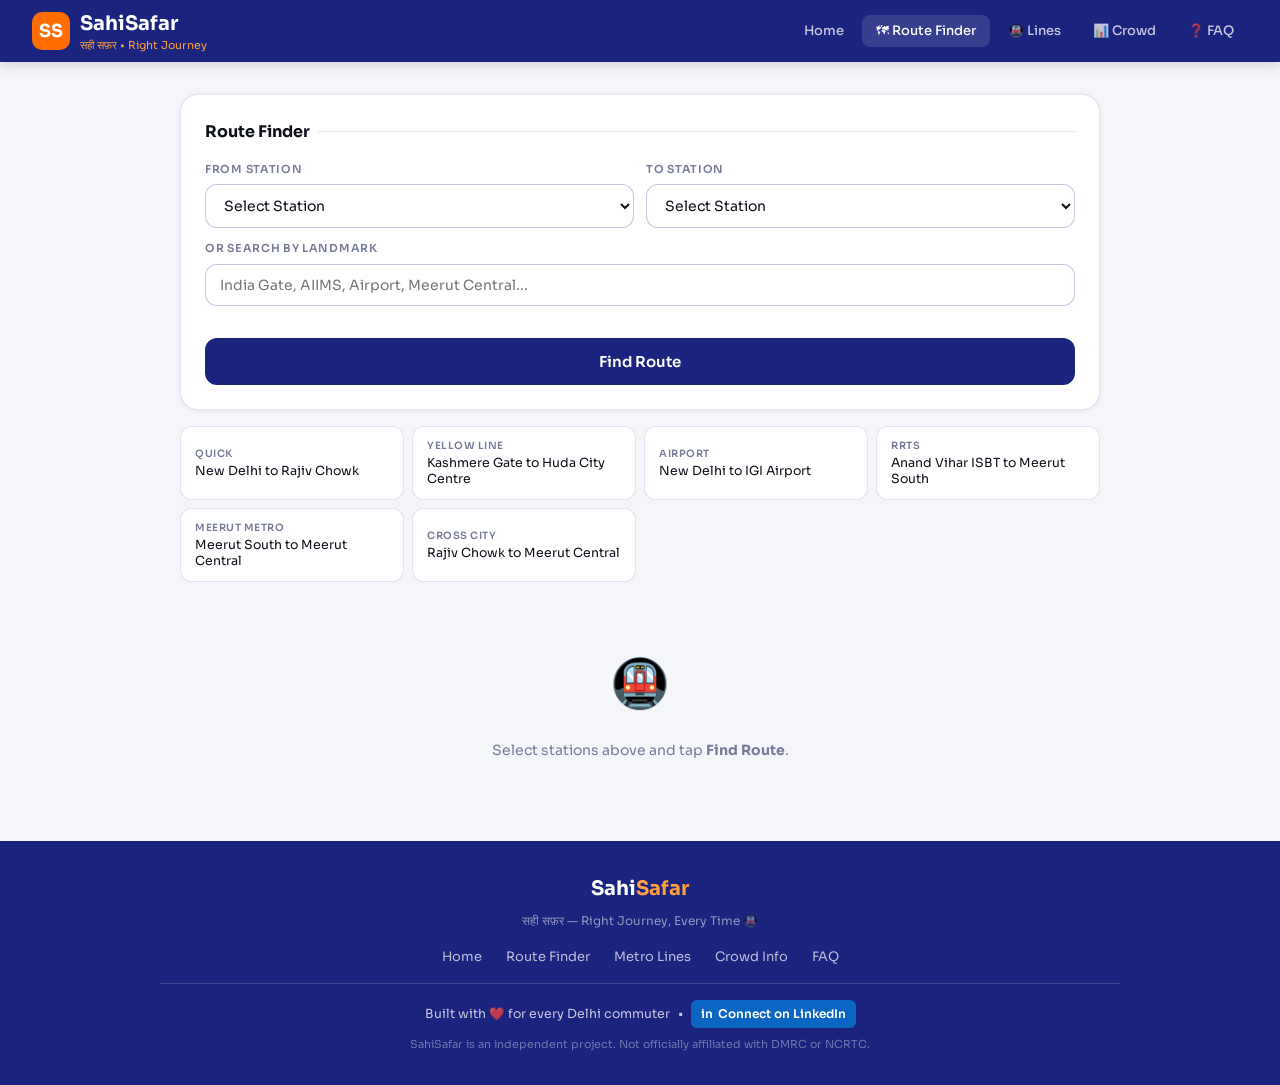
==== pages/route-finder.html @ ea511f19 "Real fare system - Delhi Metro 10-60rs, RRTS 20-210rs, Meerut Metro, Airport Express correct prices" ====
<!DOCTYPE html>
<html lang="en">
<head>
<meta charset="UTF-8"/>
<meta name="viewport" content="width=device-width, initial-scale=1.0"/>
<title>Route Finder — SahiSafar</title>
<link rel="stylesheet" href="../css/style.css"/>
</head>
<body>
<div id="navPlaceholder"></div>
<main>
<div class="container">
  <div class="card fade-in" style="margin-bottom:1rem">
    <div class="page-section-title">Route Finder</div>
    <div class="form-row-2">
      <div class="field">
        <label>From Station</label>
        <select id="fromStation"><option value="">Select Station</option></select>
      </div>
      <div class="field">
        <label>To Station</label>
        <select id="toStation"><option value="">Select Station</option></select>
      </div>
    </div>
    <div class="field" style="margin-bottom:12px">
      <label>Or Search by Landmark</label>
      <input type="text" id="landmarkInput" placeholder="India Gate, AIIMS, Airport, Meerut Central..."/>
      <div id="landmarkHint" style="font-size:12px;color:#1A237E;margin-top:4px;min-height:16px"></div>
    </div>
    <button class="btn btn-primary btn-full" id="findBtn">Find Route</button>
  </div>

  <div class="quick-grid" style="margin-bottom:1rem">
    <button class="quick-btn" id="q1"><span class="q-label">Quick</span>New Delhi to Rajiv Chowk</button>
    <button class="quick-btn" id="q2"><span class="q-label">Yellow Line</span>Kashmere Gate to Huda City Centre</button>
    <button class="quick-btn" id="q3"><span class="q-label">Airport</span>New Delhi to IGI Airport</button>
    <button class="quick-btn" id="q4"><span class="q-label">RRTS</span>Anand Vihar ISBT to Meerut South</button>
    <button class="quick-btn" id="q5"><span class="q-label">Meerut Metro</span>Meerut South to Meerut Central</button>
    <button class="quick-btn" id="q6"><span class="q-label">Cross City</span>Rajiv Chowk to Meerut Central</button>
  </div>

  <div id="resultArea">
    <div class="empty-state">
      <div class="empty-icon">🚇</div>
      <p>Select stations above and tap <strong>Find Route</strong>.</p>
    </div>
  </div>
</div>
</main>
<div id="footerPlaceholder"></div>
<script src="../js/data.js"></script>
<script src="../js/engine.js"></script>
<script src="../js/components.js"></script>
<script>
document.getElementById('navPlaceholder').innerHTML = renderNav('route');
document.getElementById('footerPlaceholder').innerHTML = renderFooter();

// Fill dropdowns
var stationSet = new Set();
for (var lk in LINES) {
  var sts = LINES[lk].stations;
  for (var i = 0; i < sts.length; i++) stationSet.add(sts[i]);
}
var stationList = Array.from(stationSet).sort();
for (var i = 0; i < stationList.length; i++) {
  var s = stationList[i];
  var o1 = document.createElement('option'); o1.value = s; o1.textContent = s;
  document.getElementById('fromStation').appendChild(o1);
  var o2 = document.createElement('option'); o2.value = s; o2.textContent = s;
  document.getElementById('toStation').appendChild(o2);
}

// URL params
var params = new URLSearchParams(window.location.search);
if (params.get('from')) document.getElementById('fromStation').value = params.get('from');
if (params.get('to')) document.getElementById('toStation').value = params.get('to');
if (params.get('from') && params.get('to')) doFind();

// Landmark
document.getElementById('landmarkInput').addEventListener('input', function() {
  var v = this.value;
  var h = document.getElementById('landmarkHint');
  if (!v.trim()) { h.textContent = ''; return; }
  var m = resolveLandmark(v);
  if (m) { h.textContent = 'Nearest station: ' + m; document.getElementById('toStation').value = m; }
  else h.textContent = 'Not found. Try: India Gate, AIIMS, Meerut Central...';
});

// Quick buttons
document.getElementById('q1').onclick = function() { setQ('New Delhi','Rajiv Chowk'); };
document.getElementById('q2').onclick = function() { setQ('Kashmere Gate','Huda City Centre'); };
document.getElementById('q3').onclick = function() { setQ('New Delhi','IGI Airport Terminal 3'); };
document.getElementById('q4').onclick = function() { setQ('Anand Vihar ISBT','Meerut South'); };
document.getElementById('q5').onclick = function() { setQ('Meerut South','Meerut Central'); };
document.getElementById('q6').onclick = function() { setQ('Rajiv Chowk','Meerut Central'); };

function setQ(f, t) {
  document.getElementById('fromStation').value = f;
  document.getElementById('toStation').value = t;
  doFind();
}

document.getElementById('findBtn').onclick = function() { doFind(); };

function doFind() {
  var from = document.getElementById('fromStation').value;
  var to = document.getElementById('toStation').value;
  var area = document.getElementById('resultArea');
  if (!from || !to) { area.innerHTML = '<div class="error-card">Please select both stations.</div>'; return; }
  if (from === to) { area.innerHTML = '<div class="error-card">From and To cannot be the same.</div>'; return; }
  area.innerHTML = '<div class="loading"><span class="spinner"></span>Finding your SahiSafar...</div>';

  setTimeout(function() {
    var graph = buildGraph();
    var result = dijkstra(graph, from, to);
    if (!result) {
      area.innerHTML = '<div class="error-card">No route found between these stations. They may not be connected in the current network.</div>';
      return;
    }

    var path = result.path;
    var segments = buildSegments(path);
    if (!segments || segments.length === 0) {
      area.innerHTML = '<div class="error-card">Route found but could not build journey. Please try again.</div>';
      return;
    }

    var stops = path.length - 1;
    var interchanges = segments.length - 1;
    var mins = Math.round(stops * 2.5 + interchanges * 5);
    var mainLine = segments[0].line;
    var fareObj = calculateFare(stops, mainLine);
    var crowd = getCrowdLevel();
    var crowdLevel = CROWD_SCHEDULE[crowd.isWeekend ? 'weekend' : 'weekday'][crowd.hour];

    var html = '<div class="card fade-in" style="margin-bottom:1rem">';
    html += '<div style="display:flex;justify-content:space-between;align-items:flex-start;flex-wrap:wrap;gap:10px;margin-bottom:1rem">';
    html += '<div><div style="font-size:17px;font-weight:700">' + from + ' → ' + to + '</div>';
    html += '<div style="font-size:12px;color:#767B99;margin-top:2px">' + LINES[segments[0].line].name + (segments.length > 1 ? ' + ' + interchanges + ' interchange(s)' : '') + '</div></div>';
    html += '<div style="display:flex;gap:6px;flex-wrap:wrap">';
    html += '<span class="chip chip-info">🚉 ' + stops + ' stops</span>';
    html += '<span class="chip chip-success">⏱ ~' + mins + ' min</span>';
    html += '<span class="chip chip-warning">💰 ₹' + fareObj.fare + '</span>';
    html += '<span class="chip" style="background:' + CROWD_COLORS[crowdLevel] + '20;color:' + CROWD_COLORS[crowdLevel] + '">' + CROWD_EMOJIS[crowdLevel] + ' ' + CROWD_LABELS[crowdLevel] + '</span>';
    html += '</div></div>';
    html += '<div style="overflow-x:auto;padding:1rem 0"><div style="display:flex;align-items:flex-start;min-width:max-content" id="track"></div></div>';
    html += '<div id="segList" style="margin-top:1rem"></div>';
    html += '</div>';

    // AI Tips
    var tips = generateAITips(segments, path, from, to);
    html += '<div class="card fade-in">';
    html += '<div style="display:flex;align-items:center;gap:10px;margin-bottom:1rem">';
    html += '<span style="background:#1A237E;color:#fff;border-radius:8px;padding:4px 10px;font-size:11px;font-weight:700">AI TIPS</span>';
    html += '<span style="font-size:14px;font-weight:600">Smart Travel Advice</span></div>';
    html += '<div style="display:flex;flex-direction:column;gap:8px">';
    for (var i = 0; i < tips.length; i++) {
      html += '<div class="tip-card ' + tips[i].color + '"><span style="font-size:16px;flex-shrink:0">' + tips[i].icon + '</span><div>' + tips[i].text + '</div></div>';
    }
    html += '</div></div>';

    area.innerHTML = html;

    // Build visual track
    var track = document.getElementById('track');
    for (var si = 0; si < segments.length; si++) {
      var seg = segments[si];
      var ld = LINES[seg.line];
      for (var i = 0; i < seg.stations.length; i++) {
        var st = seg.stations[i];
        var isEnd = (si === 0 && i === 0) || (si === segments.length-1 && i === seg.stations.length-1);
        var isChange = (i === seg.stations.length-1) && (si < segments.length-1);
        var d = document.createElement('div');
        d.style.cssText = 'display:flex;flex-direction:column;align-items:center;gap:5px';
        d.innerHTML = '<div style="width:' + (isEnd?20:14) + 'px;height:' + (isEnd?20:14) + 'px;border-radius:50%;border:3px solid white;box-shadow:0 0 0 2.5px ' + ld.color + ';background:' + (isEnd?ld.color:'#fff') + '"></div>'
          + '<div style="font-size:11px;max-width:72px;text-align:center;line-height:1.35;font-weight:' + ((i===0||i===seg.stations.length-1)?'600':'400') + ';color:' + ((i===0||i===seg.stations.length-1)?'#0D0F1A':'#767B99') + '">' + st
          + (isChange ? '<div style="background:#FFF3E0;color:#E65100;border:1px solid #FFCC80;border-radius:4px;font-size:9px;padding:1px 5px;margin-top:2px">Change here</div>' : '')
          + '</div>';
        track.appendChild(d);
        if (i < seg.stations.length-1) {
          var b = document.createElement('div');
          b.style.cssText = 'height:5px;width:44px;border-radius:3px;background:' + ld.color + ';flex-shrink:0;margin-top:7px';
          track.appendChild(b);
        }
      }
      if (si < segments.length-1) {
        var dash = document.createElement('div');
        dash.style.cssText = 'width:44px;border-top:3px dashed #ccc;flex-shrink:0;margin-top:10px';
        track.appendChild(dash);
      }
    }

    // Segment list
    var segList = document.getElementById('segList');
    for (var si = 0; si < segments.length; si++) {
      var seg = segments[si];
      var ld = LINES[seg.line];
      var segFare = calculateFare(seg.stations.length-1, seg.line);
      var row = document.createElement('div');
      row.style.cssText = 'display:flex;align-items:center;gap:12px;padding:12px 0;border-bottom:1px solid rgba(26,35,126,0.12)';
      row.innerHTML = '<div style="width:16px;height:16px;border-radius:50%;background:' + ld.color + ';flex-shrink:0"></div>'
        + '<div style="flex:1"><strong style="font-size:14px">' + ld.name + '</strong>'
        + '<div style="font-size:12.5px;color:#767B99">Board at <em>' + seg.stations[0] + '</em> → Alight at <em>' + seg.stations[seg.stations.length-1] + '</em></div>'
        + '<div style="font-size:11px;color:#1A237E;margin-top:2px">Fare: ~₹' + segFare.fare + ' (' + segFare.note + ')</div></div>'
        + '<div style="font-size:12px;font-weight:600;color:#1A237E;background:#ECEEF6;border-radius:6px;padding:3px 8px">' + (seg.stations.length-1) + ' stops</div>';
      segList.appendChild(row);
    }
  }, 500);
}
</script>
</body>
</html>
---- css/style.css ----
@import url('https://fonts.googleapis.com/css2?family=Sora:wght@400;500;600;700&display=swap');
*,*::before,*::after{box-sizing:border-box;margin:0;padding:0}
:root{
  --brand:#1A237E;--brand-mid:#283593;--brand-light:#3949AB;
  --accent:#FF6D00;--accent-light:#FF9E40;
  --surface:#FFFFFF;--surface-2:#F5F6FA;--surface-3:#ECEEF6;
  --text-1:#0D0F1A;--text-2:#3D4060;--text-3:#767B99;
  --border:rgba(26,35,126,0.12);--border-strong:rgba(26,35,126,0.25);
  --success:#1B5E20;--success-bg:#E8F5E9;
  --info:#0D47A1;--info-bg:#E3F2FD;
  --warning:#E65100;--warning-bg:#FFF3E0;
  --danger:#B71C1C;--danger-bg:#FFEBEE;
  --radius-sm:8px;--radius-md:12px;--radius-lg:18px;--radius-xl:24px;
  --shadow-sm:0 1px 4px rgba(26,35,126,0.08);
  --shadow-md:0 4px 20px rgba(26,35,126,0.10);
  --font:'Sora',sans-serif;
}
html{scroll-behavior:smooth}
body{font-family:var(--font);background:var(--surface-2);color:var(--text-1);line-height:1.6;min-height:100vh;display:flex;flex-direction:column}
.nav{background:var(--brand);padding:0 2rem;display:flex;align-items:center;justify-content:space-between;height:62px;position:sticky;top:0;z-index:100;box-shadow:0 2px 12px rgba(0,0,0,0.18)}
.nav-brand{display:flex;align-items:center;gap:10px;text-decoration:none;color:#fff}
.nav-logo{width:38px;height:38px;background:var(--accent);border-radius:10px;display:flex;align-items:center;justify-content:center;font-size:18px;font-weight:700;color:#fff}
.nav-title{font-size:20px;font-weight:700}
.nav-title span{color:var(--accent-light);font-size:11px;display:block;font-weight:400;margin-top:-3px}
.nav-links{display:flex;gap:4px}
.nav-links a{color:rgba(255,255,255,0.75);text-decoration:none;padding:6px 14px;border-radius:var(--radius-sm);font-size:13px;font-weight:500;transition:background .15s,color .15s}
.nav-links a:hover,.nav-links a.active{background:rgba(255,255,255,0.12);color:#fff}
.nav-hamburger{display:none;background:none;border:none;cursor:pointer;color:#fff;font-size:22px}
main{flex:1}
.container{max-width:960px;margin:0 auto;padding:2rem 1.25rem}
.card{background:var(--surface);border-radius:var(--radius-lg);border:1px solid var(--border);box-shadow:var(--shadow-sm);padding:1.5rem}
.btn{display:inline-flex;align-items:center;gap:6px;padding:11px 22px;border:none;border-radius:var(--radius-md);font-family:var(--font);font-size:14px;font-weight:600;cursor:pointer;transition:all .18s;text-decoration:none}
.btn-primary{background:var(--brand);color:#fff}
.btn-primary:hover{background:var(--brand-light);box-shadow:var(--shadow-md);transform:translateY(-1px)}
.btn-full{width:100%;justify-content:center;padding:14px;font-size:15px}
.field{margin-bottom:0}
.field label{display:block;font-size:11px;font-weight:600;color:var(--text-3);text-transform:uppercase;letter-spacing:.7px;margin-bottom:6px}
.field select,.field input{width:100%;padding:11px 14px;border:1.5px solid var(--border-strong);border-radius:var(--radius-md);font-family:var(--font);font-size:14px;color:var(--text-1);background:var(--surface);transition:border-color .15s}
.field select:focus,.field input:focus{outline:none;border-color:var(--brand-light);box-shadow:0 0 0 3px rgba(57,73,171,0.12)}
.chip{display:inline-flex;align-items:center;gap:5px;padding:5px 12px;border-radius:99px;font-size:12px;font-weight:600;background:var(--surface-3);color:var(--text-2)}
.chip-success{background:var(--success-bg);color:var(--success)}
.chip-info{background:var(--info-bg);color:var(--info)}
.chip-warning{background:var(--warning-bg);color:var(--warning)}
.chip-danger{background:var(--danger-bg);color:var(--danger)}
.tip-card{border-radius:var(--radius-md);padding:.75rem 1rem;display:flex;align-items:flex-start;gap:10px;font-size:13.5px;line-height:1.55;color:var(--text-2);border:1px solid transparent;margin-bottom:0}
.tip-card.success{background:var(--success-bg);border-color:#A5D6A7}
.tip-card.info{background:var(--info-bg);border-color:#90CAF9}
.tip-card.warning{background:var(--warning-bg);border-color:#FFCC80}
.tip-card.danger{background:var(--danger-bg);border-color:#EF9A9A}
.tip-icon{font-size:16px;margin-top:1px;flex-shrink:0}
.tip-card strong{color:var(--text-1)}
.hero{background:linear-gradient(135deg,var(--brand) 0%,var(--brand-light) 100%);color:#fff;padding:3.5rem 1.25rem 2.5rem;text-align:center;position:relative;overflow:hidden}
.hero::before{content:'';position:absolute;inset:0;background:repeating-linear-gradient(45deg,transparent,transparent 40px,rgba(255,255,255,0.025) 40px,rgba(255,255,255,0.025) 80px)}
.hero-tag{font-size:11px;font-weight:600;letter-spacing:1.5px;text-transform:uppercase;color:var(--accent-light);margin-bottom:.75rem}
.hero h1{font-size:clamp(28px,5vw,44px);font-weight:700;line-height:1.2;margin-bottom:.75rem}
.hero h1 span{color:var(--accent-light)}
.hero p{font-size:15px;opacity:.85;max-width:560px;margin:0 auto 1.5rem}
.hero-badges{display:flex;gap:8px;justify-content:center;flex-wrap:wrap}
.hero-badge{background:rgba(255,255,255,0.15);border-radius:99px;padding:5px 14px;font-size:12px;font-weight:500}
.stats-hero{display:grid;grid-template-columns:repeat(3,1fr);gap:12px;max-width:500px;margin:0 auto 2rem}
.stat-hero-box{background:rgba(255,255,255,0.15);border-radius:var(--radius-md);padding:.85rem;text-align:center}
.stat-hero-val{font-size:26px;font-weight:700;color:#fff;display:block}
.stat-hero-lbl{font-size:11px;color:rgba(255,255,255,0.75)}
.quick-grid{display:grid;grid-template-columns:repeat(auto-fit,minmax(200px,1fr));gap:8px}
.quick-btn{background:var(--surface);border:1px solid var(--border);border-radius:var(--radius-md);padding:12px 14px;font-family:var(--font);font-size:12.5px;color:var(--text-1);cursor:pointer;text-align:left;transition:all .15s}
.quick-btn:hover{background:var(--surface-3);border-color:var(--brand-light);transform:translateY(-1px);box-shadow:var(--shadow-sm)}
.quick-btn .q-label{font-size:10px;color:var(--text-3);font-weight:600;letter-spacing:.5px;text-transform:uppercase;margin-bottom:3px;display:block}
.features-grid{display:grid;grid-template-columns:repeat(auto-fit,minmax(200px,1fr));gap:14px}
.feature-card{background:var(--surface);border:1px solid var(--border);border-radius:var(--radius-lg);padding:1.25rem;transition:box-shadow .2s,transform .2s}
.feature-card:hover{box-shadow:var(--shadow-md);transform:translateY(-2px)}
.feature-icon{font-size:28px;margin-bottom:.6rem}
.feature-card h3{font-size:14px;font-weight:700;color:var(--text-1);margin-bottom:.3rem}
.feature-card p{font-size:12.5px;color:var(--text-3);line-height:1.5}
.page-section{margin-bottom:2rem}
.page-section-title{font-size:16px;font-weight:700;color:var(--text-1);margin-bottom:1rem;display:flex;align-items:center;gap:8px}
.page-section-title::after{content:'';flex:1;height:1px;background:var(--border)}
.empty-state{text-align:center;padding:3rem 1rem;color:var(--text-3)}
.empty-icon{font-size:48px;margin-bottom:1rem}
.empty-state p{font-size:14px}
.error-card{background:var(--danger-bg);border:1px solid #EF9A9A;border-radius:var(--radius-md);padding:1rem 1.25rem;color:var(--danger);font-size:14px}
.loading{text-align:center;padding:2rem;color:var(--text-3);font-size:14px}
.spinner{display:inline-block;width:22px;height:22px;border:3px solid var(--border-strong);border-top-color:var(--brand);border-radius:50%;animation:spin .7s linear infinite;vertical-align:middle;margin-right:8px}
@keyframes spin{to{transform:rotate(360deg)}}
.form-row-2{display:grid;grid-template-columns:1fr 1fr;gap:12px;margin-bottom:12px}
.faq-item{border-bottom:1px solid var(--border)}
.faq-item:last-child{border-bottom:none}
.faq-q{width:100%;background:none;border:none;font-family:var(--font);font-size:14px;font-weight:600;color:var(--text-1);text-align:left;padding:14px 0;cursor:pointer;display:flex;justify-content:space-between;align-items:center;gap:8px}
.faq-q .arrow{font-size:16px;color:var(--text-3);transition:transform .2s}
.faq-q.open .arrow{transform:rotate(180deg)}
.faq-a{font-size:13.5px;color:var(--text-2);padding-bottom:14px;display:none;line-height:1.6}
.faq-a.open{display:block}
footer{background:var(--brand);color:rgba(255,255,255,0.75);padding:2rem 1.25rem;text-align:center;font-size:13px;margin-top:auto}
footer .footer-inner{max-width:960px;margin:0 auto}
footer .footer-logo{font-size:20px;font-weight:700;color:#fff;margin-bottom:.4rem}
footer .footer-logo span{color:var(--accent-light)}
footer .footer-tagline{margin-bottom:1rem;font-size:12px;opacity:.7}
footer .footer-links{display:flex;justify-content:center;gap:1.5rem;flex-wrap:wrap;margin-bottom:1rem}
footer .footer-links a{color:rgba(255,255,255,0.7);text-decoration:none;font-size:13px;transition:color .15s}
footer .footer-links a:hover{color:#fff}
footer .footer-divider{border:none;border-top:1px solid rgba(255,255,255,0.15);margin:1rem 0}
footer .footer-credit{display:flex;align-items:center;justify-content:center;gap:8px;flex-wrap:wrap;font-size:12.5px}
footer .linkedin-link{display:inline-flex;align-items:center;gap:5px;background:#0A66C2;color:#fff;border-radius:6px;padding:4px 10px;font-size:12px;font-weight:600;text-decoration:none;transition:background .15s}
footer .linkedin-link:hover{background:#004182}
footer .footer-disclaimer{font-size:11px;opacity:.5;margin-top:.5rem}
.fade-in{animation:fadeIn .35s ease both}
@keyframes fadeIn{from{opacity:0;transform:translateY(8px)}to{opacity:1;transform:none}}
@media(max-width:600px){
  .nav-links{display:none}
  .nav-hamburger{display:block}
  .nav-links.open{display:flex;flex-direction:column;position:absolute;top:62px;left:0;right:0;background:var(--brand-mid);padding:1rem;gap:4px;box-shadow:0 6px 20px rgba(0,0,0,0.2);z-index:99}
  .form-row-2{grid-template-columns:1fr}
}
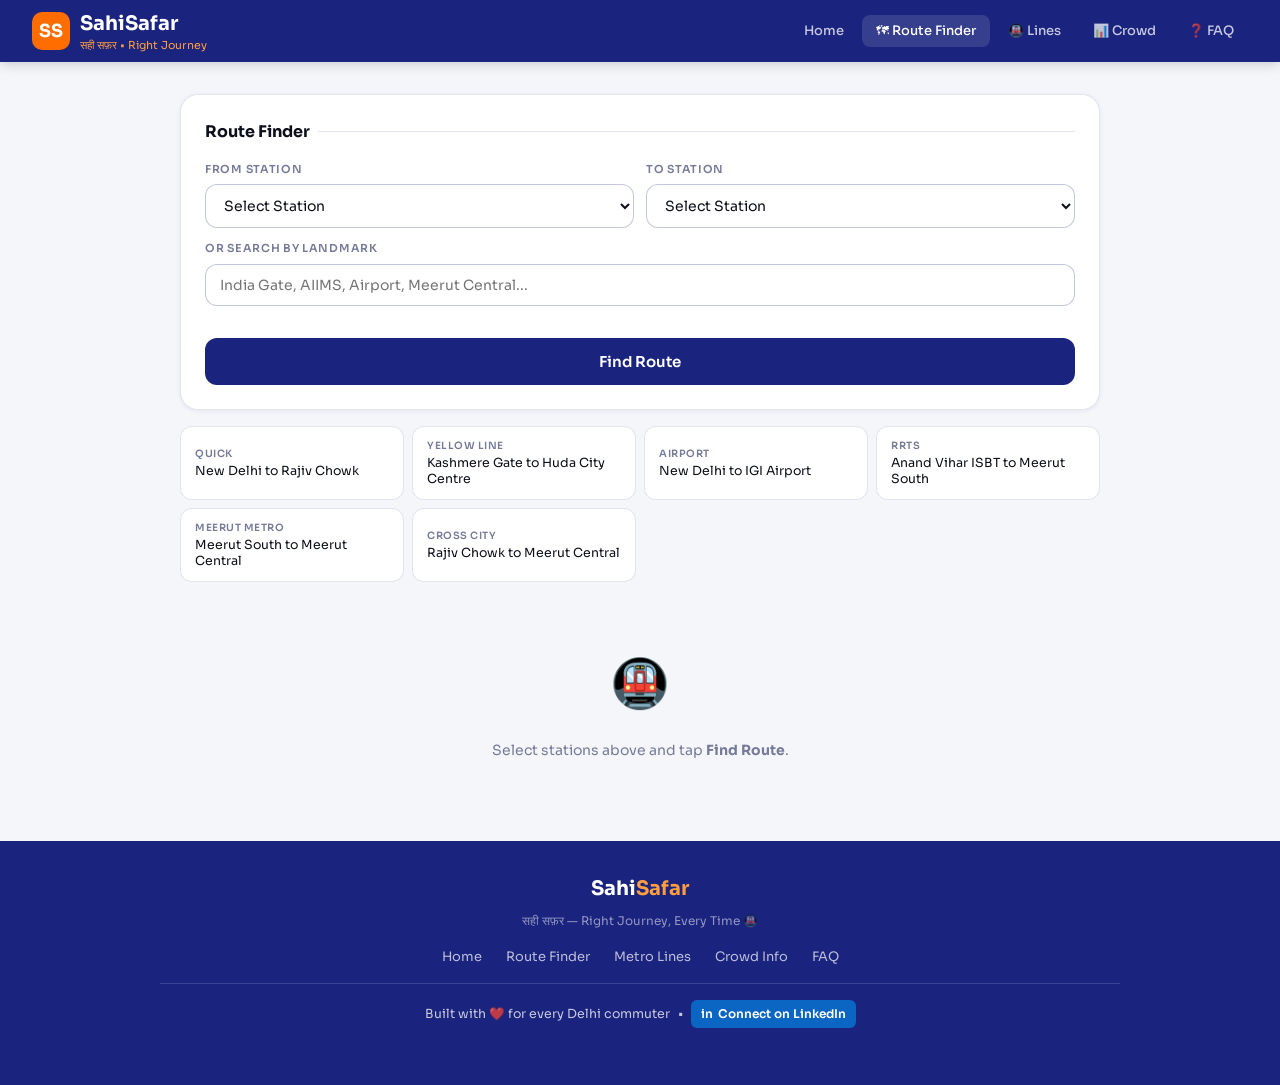
==== commit 2f5b6b8c: "Added debug logs to find fare issue" ====
--- a/pages/route-finder.html
+++ b/pages/route-finder.html
@@ -109,7 +109,7 @@
   if (!from || !to) { area.innerHTML = '<div class="error-card">Please select both stations.</div>'; return; }
   if (from === to) { area.innerHTML = '<div class="error-card">From and To cannot be the same.</div>'; return; }
   area.innerHTML = '<div class="loading"><span class="spinner"></span>Finding your SahiSafar...</div>';
-
+console.log('FROM:', from, 'TO:', to);
   setTimeout(function() {
     var graph = buildGraph();
     var result = dijkstra(graph, from, to);
@@ -120,6 +120,12 @@
 
     var path = result.path;
     var segments = buildSegments(path);
+console.log('PATH LENGTH:', path.length);
+console.log('PATH:', path.join(' > '));
+console.log('SEGMENTS:', segments.length);
+for (var d = 0; d < segments.length; d++) {
+  console.log('SEG', d, ':', segments[d].line, '|', segments[d].stations.length, 'stations |', segments[d].stations[0], 'to', segments[d].stations[segments[d].stations.length-1]);
+}
     if (!segments || segments.length === 0) {
       area.innerHTML = '<div class="error-card">Route found but could not build journey. Please try again.</div>';
       return;
@@ -128,8 +134,17 @@
     var stops = path.length - 1;
     var interchanges = segments.length - 1;
     var mins = Math.round(stops * 2.5 + interchanges * 5);
-    var mainLine = segments[0].line;
-    var fareObj = calculateFare(stops, mainLine);
+    // Calculate TOTAL fare = sum of all segment fares
+var totalFare = 0;
+var fareBreakdown = [];
+for (var fi = 0; fi < segments.length; fi++) {
+  var seg = segments[fi];
+  var segStops = seg.stations.length - 1;
+  var segFareObj = calculateFare(segStops, seg.line);
+  totalFare += segFareObj.fare;
+  fareBreakdown.push(LINES[seg.line].shortName + ' ₹' + segFareObj.fare);
+}
+var fareObj = { fare: totalFare, note: fareBreakdown.join(' + ') };
     var crowd = getCrowdLevel();
     var crowdLevel = CROWD_SCHEDULE[crowd.isWeekend ? 'weekend' : 'weekday'][crowd.hour];
 
@@ -140,7 +155,7 @@
     html += '<div style="display:flex;gap:6px;flex-wrap:wrap">';
     html += '<span class="chip chip-info">🚉 ' + stops + ' stops</span>';
     html += '<span class="chip chip-success">⏱ ~' + mins + ' min</span>';
-    html += '<span class="chip chip-warning">💰 ₹' + fareObj.fare + '</span>';
+    html += '<span class="chip chip-warning">💰 Total ₹' + fareObj.fare + '</span>';
     html += '<span class="chip" style="background:' + CROWD_COLORS[crowdLevel] + '20;color:' + CROWD_COLORS[crowdLevel] + '">' + CROWD_EMOJIS[crowdLevel] + ' ' + CROWD_LABELS[crowdLevel] + '</span>';
     html += '</div></div>';
     html += '<div style="overflow-x:auto;padding:1rem 0"><div style="display:flex;align-items:flex-start;min-width:max-content" id="track"></div></div>';
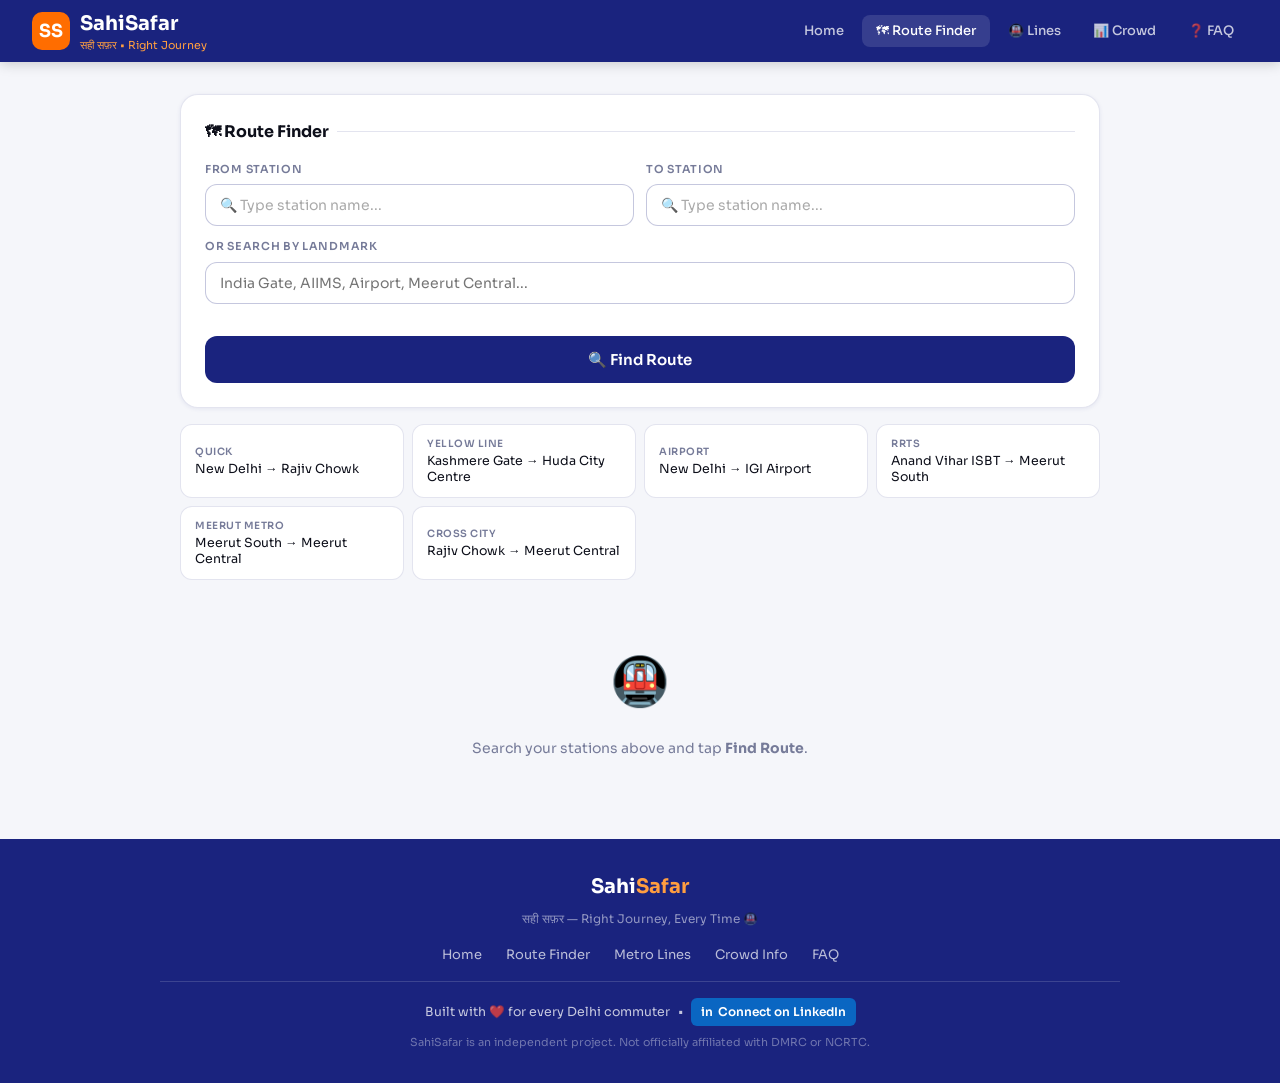
==== commit 28c8108e: "Added searchable station dropdown + fixed total fare breakdown per segment" ====
--- a/pages/route-finder.html
+++ b/pages/route-finder.html
@@ -5,44 +5,69 @@
 <meta name="viewport" content="width=device-width, initial-scale=1.0"/>
 <title>Route Finder — SahiSafar</title>
 <link rel="stylesheet" href="../css/style.css"/>
+<style>
+.search-box{position:relative;width:100%}
+.search-box input{width:100%;padding:11px 14px;border:1.5px solid rgba(26,35,126,0.25);border-radius:12px;font-size:14px;font-family:inherit;color:#0D0F1A;background:#fff;outline:none}
+.search-box input:focus{border-color:#3949AB;box-shadow:0 0 0 3px rgba(57,73,171,0.12)}
+.search-box input::placeholder{color:#aaa}
+.dropdown-list{position:absolute;top:100%;left:0;right:0;background:#fff;border:1.5px solid rgba(26,35,126,0.2);border-radius:12px;max-height:220px;overflow-y:auto;z-index:999;box-shadow:0 8px 24px rgba(26,35,126,0.15);display:none;margin-top:4px}
+.dropdown-list.open{display:block}
+.dropdown-item{padding:10px 14px;font-size:13.5px;cursor:pointer;color:#0D0F1A;border-bottom:1px solid rgba(26,35,126,0.06);transition:background .12s}
+.dropdown-item:last-child{border-bottom:none}
+.dropdown-item:hover,.dropdown-item.active{background:#ECEEF6;color:#1A237E;font-weight:600}
+.dropdown-item .line-dot{display:inline-block;width:10px;height:10px;border-radius:50%;margin-right:8px;vertical-align:middle}
+.selected-tag{display:inline-flex;align-items:center;gap:6px;background:#E3F2FD;color:#1A237E;border-radius:8px;padding:5px 10px;font-size:13px;font-weight:600;margin-top:6px;min-height:28px}
+.selected-tag .dot{width:10px;height:10px;border-radius:50%;flex-shrink:0}
+.selected-tag .clear{cursor:pointer;color:#767B99;font-size:16px;line-height:1;margin-left:4px}
+.selected-tag .clear:hover{color:#C62828}
+.no-results{padding:12px 14px;font-size:13px;color:#767B99;text-align:center}
+</style>
 </head>
 <body>
 <div id="navPlaceholder"></div>
 <main>
 <div class="container">
   <div class="card fade-in" style="margin-bottom:1rem">
-    <div class="page-section-title">Route Finder</div>
+    <div class="page-section-title">🗺 Route Finder</div>
     <div class="form-row-2">
       <div class="field">
         <label>From Station</label>
-        <select id="fromStation"><option value="">Select Station</option></select>
+        <div class="search-box" id="fromBox">
+          <input type="text" id="fromInput" placeholder="🔍 Type station name..." autocomplete="off"/>
+          <div class="dropdown-list" id="fromDropdown"></div>
+        </div>
+        <div id="fromTag" class="selected-tag" style="display:none"></div>
       </div>
       <div class="field">
         <label>To Station</label>
-        <select id="toStation"><option value="">Select Station</option></select>
+        <div class="search-box" id="toBox">
+          <input type="text" id="toInput" placeholder="🔍 Type station name..." autocomplete="off"/>
+          <div class="dropdown-list" id="toDropdown"></div>
+        </div>
+        <div id="toTag" class="selected-tag" style="display:none"></div>
       </div>
     </div>
-    <div class="field" style="margin-bottom:12px">
+    <div class="field" style="margin-bottom:12px;margin-top:12px">
       <label>Or Search by Landmark</label>
       <input type="text" id="landmarkInput" placeholder="India Gate, AIIMS, Airport, Meerut Central..."/>
       <div id="landmarkHint" style="font-size:12px;color:#1A237E;margin-top:4px;min-height:16px"></div>
     </div>
-    <button class="btn btn-primary btn-full" id="findBtn">Find Route</button>
+    <button class="btn btn-primary btn-full" id="findBtn">🔍 Find Route</button>
   </div>
 
   <div class="quick-grid" style="margin-bottom:1rem">
-    <button class="quick-btn" id="q1"><span class="q-label">Quick</span>New Delhi to Rajiv Chowk</button>
-    <button class="quick-btn" id="q2"><span class="q-label">Yellow Line</span>Kashmere Gate to Huda City Centre</button>
-    <button class="quick-btn" id="q3"><span class="q-label">Airport</span>New Delhi to IGI Airport</button>
-    <button class="quick-btn" id="q4"><span class="q-label">RRTS</span>Anand Vihar ISBT to Meerut South</button>
-    <button class="quick-btn" id="q5"><span class="q-label">Meerut Metro</span>Meerut South to Meerut Central</button>
-    <button class="quick-btn" id="q6"><span class="q-label">Cross City</span>Rajiv Chowk to Meerut Central</button>
+    <button class="quick-btn" id="q1"><span class="q-label">Quick</span>New Delhi → Rajiv Chowk</button>
+    <button class="quick-btn" id="q2"><span class="q-label">Yellow Line</span>Kashmere Gate → Huda City Centre</button>
+    <button class="quick-btn" id="q3"><span class="q-label">Airport</span>New Delhi → IGI Airport</button>
+    <button class="quick-btn" id="q4"><span class="q-label">RRTS</span>Anand Vihar ISBT → Meerut South</button>
+    <button class="quick-btn" id="q5"><span class="q-label">Meerut Metro</span>Meerut South → Meerut Central</button>
+    <button class="quick-btn" id="q6"><span class="q-label">Cross City</span>Rajiv Chowk → Meerut Central</button>
   </div>
 
   <div id="resultArea">
     <div class="empty-state">
       <div class="empty-icon">🚇</div>
-      <p>Select stations above and tap <strong>Find Route</strong>.</p>
+      <p>Search your stations above and tap <strong>Find Route</strong>.</p>
     </div>
   </div>
 </div>
@@ -55,35 +80,144 @@
 document.getElementById('navPlaceholder').innerHTML = renderNav('route');
 document.getElementById('footerPlaceholder').innerHTML = renderFooter();
 
-// Fill dropdowns
+// Build station list with line info
+var allStations = [];
+var stationLineMap = {};
 var stationSet = new Set();
 for (var lk in LINES) {
   var sts = LINES[lk].stations;
-  for (var i = 0; i < sts.length; i++) stationSet.add(sts[i]);
-}
-var stationList = Array.from(stationSet).sort();
-for (var i = 0; i < stationList.length; i++) {
-  var s = stationList[i];
-  var o1 = document.createElement('option'); o1.value = s; o1.textContent = s;
-  document.getElementById('fromStation').appendChild(o1);
-  var o2 = document.createElement('option'); o2.value = s; o2.textContent = s;
-  document.getElementById('toStation').appendChild(o2);
-}
-
-// URL params
-var params = new URLSearchParams(window.location.search);
-if (params.get('from')) document.getElementById('fromStation').value = params.get('from');
-if (params.get('to')) document.getElementById('toStation').value = params.get('to');
-if (params.get('from') && params.get('to')) doFind();
-
-// Landmark
+  for (var i = 0; i < sts.length; i++) {
+    if (!stationSet.has(sts[i])) {
+      stationSet.add(sts[i]);
+      allStations.push({ name: sts[i], line: lk, color: LINES[lk].color });
+    }
+    if (!stationLineMap[sts[i]]) stationLineMap[sts[i]] = { line: lk, color: LINES[lk].color };
+  }
+}
+allStations.sort(function(a, b) { return a.name.localeCompare(b.name); });
+
+// Selected values
+var selectedFrom = '';
+var selectedTo = '';
+
+function getLineColor(station) {
+  return stationLineMap[station] ? stationLineMap[station].color : '#1A237E';
+}
+
+function buildDropdown(inputId, dropdownId, tagId, onSelect) {
+  var input = document.getElementById(inputId);
+  var dropdown = document.getElementById(dropdownId);
+  var tag = document.getElementById(tagId);
+
+  function showDropdown(filter) {
+    var filtered = allStations.filter(function(s) {
+      return s.name.toLowerCase().indexOf(filter.toLowerCase()) !== -1;
+    });
+    if (filtered.length === 0) {
+      dropdown.innerHTML = '<div class="no-results">No station found. Try different name.</div>';
+    } else {
+      dropdown.innerHTML = filtered.slice(0, 50).map(function(s) {
+        return '<div class="dropdown-item" data-name="' + s.name + '">'
+          + '<span class="line-dot" style="background:' + s.color + '"></span>'
+          + s.name + '<span style="font-size:10px;color:#aaa;margin-left:6px">' + LINES[s.line].shortName + '</span>'
+          + '</div>';
+      }).join('');
+    }
+    dropdown.classList.add('open');
+
+    // Click on item
+    var items = dropdown.querySelectorAll('.dropdown-item');
+    for (var i = 0; i < items.length; i++) {
+      items[i].addEventListener('click', function() {
+        var name = this.getAttribute('data-name');
+        onSelect(name);
+        dropdown.classList.remove('open');
+        input.value = '';
+      });
+    }
+  }
+
+  input.addEventListener('input', function() {
+    if (this.value.trim() === '') {
+      dropdown.classList.remove('open');
+      return;
+    }
+    showDropdown(this.value);
+  });
+
+  input.addEventListener('focus', function() {
+    if (this.value.trim() !== '') showDropdown(this.value);
+    else showDropdown('');
+  });
+
+  // Close on outside click
+  document.addEventListener('click', function(e) {
+    if (!document.getElementById(inputId.replace('Input','Box')) && !dropdown.contains(e.target) && e.target !== input) {
+      dropdown.classList.remove('open');
+    }
+  });
+}
+
+// From station
+buildDropdown('fromInput', 'fromDropdown', 'fromTag', function(name) {
+  selectedFrom = name;
+  var color = getLineColor(name);
+  var tag = document.getElementById('fromTag');
+  tag.style.display = 'inline-flex';
+  tag.innerHTML = '<span class="dot" style="background:' + color + '"></span>' + name
+    + '<span class="clear" onclick="clearFrom()">✕</span>';
+});
+
+// To station
+buildDropdown('toInput', 'toDropdown', 'toTag', function(name) {
+  selectedTo = name;
+  var color = getLineColor(name);
+  var tag = document.getElementById('toTag');
+  tag.style.display = 'inline-flex';
+  tag.innerHTML = '<span class="dot" style="background:' + color + '"></span>' + name
+    + '<span class="clear" onclick="clearTo()">✕</span>';
+});
+
+function clearFrom() {
+  selectedFrom = '';
+  document.getElementById('fromTag').style.display = 'none';
+  document.getElementById('fromTag').innerHTML = '';
+  document.getElementById('fromInput').value = '';
+}
+function clearTo() {
+  selectedTo = '';
+  document.getElementById('toTag').style.display = 'none';
+  document.getElementById('toTag').innerHTML = '';
+  document.getElementById('toInput').value = '';
+}
+
+// Close dropdowns on outside click
+document.addEventListener('click', function(e) {
+  if (!document.getElementById('fromBox').contains(e.target)) {
+    document.getElementById('fromDropdown').classList.remove('open');
+  }
+  if (!document.getElementById('toBox').contains(e.target)) {
+    document.getElementById('toDropdown').classList.remove('open');
+  }
+});
+
+// Landmark search
 document.getElementById('landmarkInput').addEventListener('input', function() {
   var v = this.value;
   var h = document.getElementById('landmarkHint');
   if (!v.trim()) { h.textContent = ''; return; }
   var m = resolveLandmark(v);
-  if (m) { h.textContent = 'Nearest station: ' + m; document.getElementById('toStation').value = m; }
-  else h.textContent = 'Not found. Try: India Gate, AIIMS, Meerut Central...';
+  if (m) {
+    h.textContent = 'Nearest station: ' + m;
+    selectedTo = m;
+    var color = getLineColor(m);
+    var tag = document.getElementById('toTag');
+    tag.style.display = 'inline-flex';
+    tag.innerHTML = '<span class="dot" style="background:' + color + '"></span>' + m
+      + '<span class="clear" onclick="clearTo()">✕</span>';
+  } else {
+    h.textContent = 'Not found. Try: India Gate, AIIMS, Airport...';
+  }
 });
 
 // Quick buttons
@@ -95,56 +229,62 @@
 document.getElementById('q6').onclick = function() { setQ('Rajiv Chowk','Meerut Central'); };
 
 function setQ(f, t) {
-  document.getElementById('fromStation').value = f;
-  document.getElementById('toStation').value = t;
+  selectedFrom = f;
+  selectedTo = t;
+  var cf = getLineColor(f), ct = getLineColor(t);
+  var ft = document.getElementById('fromTag'), tt = document.getElementById('toTag');
+  ft.style.display = 'inline-flex';
+  ft.innerHTML = '<span class="dot" style="background:' + cf + '"></span>' + f + '<span class="clear" onclick="clearFrom()">✕</span>';
+  tt.style.display = 'inline-flex';
+  tt.innerHTML = '<span class="dot" style="background:' + ct + '"></span>' + t + '<span class="clear" onclick="clearTo()">✕</span>';
   doFind();
 }
 
+// URL params
+var params = new URLSearchParams(window.location.search);
+if (params.get('from') && params.get('to')) {
+  setQ(params.get('from'), params.get('to'));
+}
+
 document.getElementById('findBtn').onclick = function() { doFind(); };
 
 function doFind() {
-  var from = document.getElementById('fromStation').value;
-  var to = document.getElementById('toStation').value;
+  var from = selectedFrom;
+  var to = selectedTo;
   var area = document.getElementById('resultArea');
-  if (!from || !to) { area.innerHTML = '<div class="error-card">Please select both stations.</div>'; return; }
+  if (!from || !to) { area.innerHTML = '<div class="error-card">Please select both From and To stations.</div>'; return; }
   if (from === to) { area.innerHTML = '<div class="error-card">From and To cannot be the same.</div>'; return; }
   area.innerHTML = '<div class="loading"><span class="spinner"></span>Finding your SahiSafar...</div>';
-console.log('FROM:', from, 'TO:', to);
+
   setTimeout(function() {
     var graph = buildGraph();
     var result = dijkstra(graph, from, to);
     if (!result) {
-      area.innerHTML = '<div class="error-card">No route found between these stations. They may not be connected in the current network.</div>';
+      area.innerHTML = '<div class="error-card">No route found. These stations may not be connected in current network.</div>';
       return;
     }
 
     var path = result.path;
     var segments = buildSegments(path);
-console.log('PATH LENGTH:', path.length);
-console.log('PATH:', path.join(' > '));
-console.log('SEGMENTS:', segments.length);
-for (var d = 0; d < segments.length; d++) {
-  console.log('SEG', d, ':', segments[d].line, '|', segments[d].stations.length, 'stations |', segments[d].stations[0], 'to', segments[d].stations[segments[d].stations.length-1]);
-}
     if (!segments || segments.length === 0) {
-      area.innerHTML = '<div class="error-card">Route found but could not build journey. Please try again.</div>';
+      area.innerHTML = '<div class="error-card">Could not build route. Please try again.</div>';
       return;
     }
 
     var stops = path.length - 1;
     var interchanges = segments.length - 1;
     var mins = Math.round(stops * 2.5 + interchanges * 5);
-    // Calculate TOTAL fare = sum of all segment fares
-var totalFare = 0;
-var fareBreakdown = [];
-for (var fi = 0; fi < segments.length; fi++) {
-  var seg = segments[fi];
-  var segStops = seg.stations.length - 1;
-  var segFareObj = calculateFare(segStops, seg.line);
-  totalFare += segFareObj.fare;
-  fareBreakdown.push(LINES[seg.line].shortName + ' ₹' + segFareObj.fare);
-}
-var fareObj = { fare: totalFare, note: fareBreakdown.join(' + ') };
+
+    // TOTAL FARE = sum of all segments
+    var totalFare = 0;
+    var fareBreakdown = [];
+    for (var fi = 0; fi < segments.length; fi++) {
+      var segStops = segments[fi].stations.length - 1;
+      var segFare = calculateFare(segStops, segments[fi].line);
+      totalFare += segFare.fare;
+      fareBreakdown.push(LINES[segments[fi].line].shortName + ' ₹' + segFare.fare);
+    }
+
     var crowd = getCrowdLevel();
     var crowdLevel = CROWD_SCHEDULE[crowd.isWeekend ? 'weekend' : 'weekday'][crowd.hour];
 
@@ -155,9 +295,17 @@
     html += '<div style="display:flex;gap:6px;flex-wrap:wrap">';
     html += '<span class="chip chip-info">🚉 ' + stops + ' stops</span>';
     html += '<span class="chip chip-success">⏱ ~' + mins + ' min</span>';
-    html += '<span class="chip chip-warning">💰 Total ₹' + fareObj.fare + '</span>';
+    html += '<span class="chip chip-warning">💰 Total ₹' + totalFare + '</span>';
     html += '<span class="chip" style="background:' + CROWD_COLORS[crowdLevel] + '20;color:' + CROWD_COLORS[crowdLevel] + '">' + CROWD_EMOJIS[crowdLevel] + ' ' + CROWD_LABELS[crowdLevel] + '</span>';
     html += '</div></div>';
+
+    // Fare breakdown
+    if (fareBreakdown.length > 1) {
+      html += '<div style="background:#E8F5E9;border-radius:8px;padding:8px 12px;font-size:12.5px;color:#1B5E20;margin-bottom:12px">';
+      html += '💰 Fare breakdown: ' + fareBreakdown.join(' + ') + ' = <strong>₹' + totalFare + ' total</strong>';
+      html += '</div>';
+    }
+
     html += '<div style="overflow-x:auto;padding:1rem 0"><div style="display:flex;align-items:flex-start;min-width:max-content" id="track"></div></div>';
     html += '<div id="segList" style="margin-top:1rem"></div>';
     html += '</div>';
@@ -216,7 +364,7 @@
       row.innerHTML = '<div style="width:16px;height:16px;border-radius:50%;background:' + ld.color + ';flex-shrink:0"></div>'
         + '<div style="flex:1"><strong style="font-size:14px">' + ld.name + '</strong>'
         + '<div style="font-size:12.5px;color:#767B99">Board at <em>' + seg.stations[0] + '</em> → Alight at <em>' + seg.stations[seg.stations.length-1] + '</em></div>'
-        + '<div style="font-size:11px;color:#1A237E;margin-top:2px">Fare: ~₹' + segFare.fare + ' (' + segFare.note + ')</div></div>'
+        + '<div style="font-size:11px;color:#1A237E;margin-top:2px">Fare: ₹' + segFare.fare + ' (' + segFare.note + ')</div></div>'
         + '<div style="font-size:12px;font-weight:600;color:#1A237E;background:#ECEEF6;border-radius:6px;padding:3px 8px">' + (seg.stations.length-1) + ' stops</div>';
       segList.appendChild(row);
     }
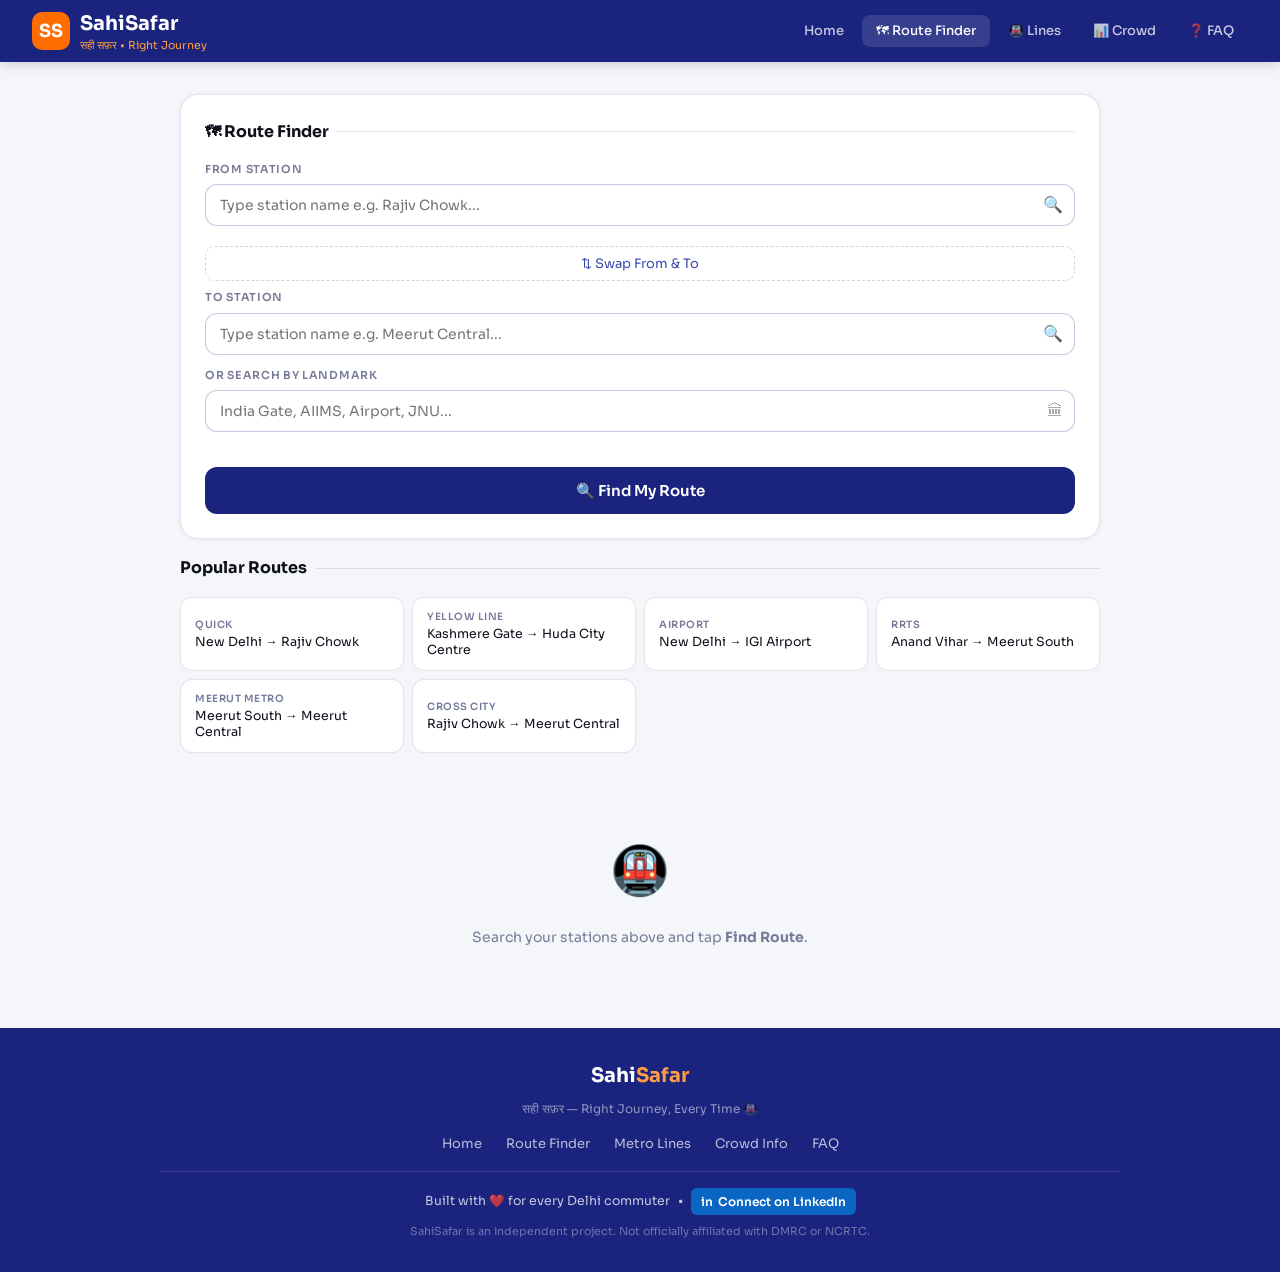
==== commit 910a3607: "New live search dropdown - type and see results instantly" ====
--- a/pages/route-finder.html
+++ b/pages/route-finder.html
@@ -6,21 +6,27 @@
 <title>Route Finder — SahiSafar</title>
 <link rel="stylesheet" href="../css/style.css"/>
 <style>
-.search-box{position:relative;width:100%}
-.search-box input{width:100%;padding:11px 14px;border:1.5px solid rgba(26,35,126,0.25);border-radius:12px;font-size:14px;font-family:inherit;color:#0D0F1A;background:#fff;outline:none}
-.search-box input:focus{border-color:#3949AB;box-shadow:0 0 0 3px rgba(57,73,171,0.12)}
-.search-box input::placeholder{color:#aaa}
-.dropdown-list{position:absolute;top:100%;left:0;right:0;background:#fff;border:1.5px solid rgba(26,35,126,0.2);border-radius:12px;max-height:220px;overflow-y:auto;z-index:999;box-shadow:0 8px 24px rgba(26,35,126,0.15);display:none;margin-top:4px}
-.dropdown-list.open{display:block}
-.dropdown-item{padding:10px 14px;font-size:13.5px;cursor:pointer;color:#0D0F1A;border-bottom:1px solid rgba(26,35,126,0.06);transition:background .12s}
-.dropdown-item:last-child{border-bottom:none}
-.dropdown-item:hover,.dropdown-item.active{background:#ECEEF6;color:#1A237E;font-weight:600}
-.dropdown-item .line-dot{display:inline-block;width:10px;height:10px;border-radius:50%;margin-right:8px;vertical-align:middle}
-.selected-tag{display:inline-flex;align-items:center;gap:6px;background:#E3F2FD;color:#1A237E;border-radius:8px;padding:5px 10px;font-size:13px;font-weight:600;margin-top:6px;min-height:28px}
-.selected-tag .dot{width:10px;height:10px;border-radius:50%;flex-shrink:0}
-.selected-tag .clear{cursor:pointer;color:#767B99;font-size:16px;line-height:1;margin-left:4px}
-.selected-tag .clear:hover{color:#C62828}
-.no-results{padding:12px 14px;font-size:13px;color:#767B99;text-align:center}
+.search-wrap{position:relative}
+.search-input{width:100%;padding:12px 40px 12px 14px;border:1.5px solid rgba(26,35,126,0.25);border-radius:12px;font-size:14px;font-family:inherit;color:#0D0F1A;background:#fff;outline:none;transition:border .15s}
+.search-input:focus{border-color:#3949AB;box-shadow:0 0 0 3px rgba(57,73,171,0.12)}
+.search-icon{position:absolute;right:12px;top:50%;transform:translateY(-50%);font-size:16px;pointer-events:none;color:#aaa}
+.drop-list{position:absolute;top:calc(100% + 4px);left:0;right:0;background:#fff;border:1.5px solid rgba(26,35,126,0.15);border-radius:12px;max-height:240px;overflow-y:auto;z-index:9999;box-shadow:0 8px 32px rgba(26,35,126,0.15);display:none}
+.drop-list.show{display:block}
+.drop-item{display:flex;align-items:center;gap:10px;padding:10px 14px;font-size:13.5px;cursor:pointer;border-bottom:1px solid rgba(26,35,126,0.05);transition:background .1s}
+.drop-item:last-child{border-bottom:none}
+.drop-item:hover{background:#ECEEF6}
+.drop-item .dot{width:10px;height:10px;border-radius:50%;flex-shrink:0}
+.drop-item .sname{flex:1;color:#0D0F1A;font-weight:500}
+.drop-item .lname{font-size:11px;color:#aaa;flex-shrink:0}
+.no-res{padding:14px;text-align:center;font-size:13px;color:#aaa}
+.selected-station{display:flex;align-items:center;gap:8px;background:#E8F0FE;border:1.5px solid #C5D8FF;border-radius:10px;padding:9px 12px;margin-top:6px}
+.selected-station .dot{width:12px;height:12px;border-radius:50%;flex-shrink:0}
+.selected-station .sname{flex:1;font-size:13.5px;font-weight:600;color:#1A237E}
+.selected-station .lbadge{font-size:11px;background:#1A237E;color:#fff;border-radius:5px;padding:2px 7px}
+.selected-station .clr{cursor:pointer;font-size:18px;color:#aaa;line-height:1;margin-left:4px}
+.selected-station .clr:hover{color:#C62828}
+.swap-btn{width:100%;padding:8px;background:none;border:1.5px dashed rgba(26,35,126,0.2);border-radius:10px;font-family:inherit;font-size:13px;color:#3949AB;cursor:pointer;transition:all .15s;margin:8px 0}
+.swap-btn:hover{background:#ECEEF6}
 </style>
 </head>
 <body>
@@ -29,39 +35,56 @@
 <div class="container">
   <div class="card fade-in" style="margin-bottom:1rem">
     <div class="page-section-title">🗺 Route Finder</div>
-    <div class="form-row-2">
-      <div class="field">
-        <label>From Station</label>
-        <div class="search-box" id="fromBox">
-          <input type="text" id="fromInput" placeholder="🔍 Type station name..." autocomplete="off"/>
-          <div class="dropdown-list" id="fromDropdown"></div>
-        </div>
-        <div id="fromTag" class="selected-tag" style="display:none"></div>
+
+    <!-- FROM -->
+    <div class="field" style="margin-bottom:12px">
+      <label>From Station</label>
+      <div class="search-wrap" id="fromWrap">
+        <input class="search-input" id="fromInput" type="text" placeholder="Type station name e.g. Rajiv Chowk..." autocomplete="off"/>
+        <span class="search-icon">🔍</span>
+        <div class="drop-list" id="fromDrop"></div>
       </div>
-      <div class="field">
-        <label>To Station</label>
-        <div class="search-box" id="toBox">
-          <input type="text" id="toInput" placeholder="🔍 Type station name..." autocomplete="off"/>
-          <div class="dropdown-list" id="toDropdown"></div>
-        </div>
-        <div id="toTag" class="selected-tag" style="display:none"></div>
+      <div id="fromSelected" style="display:none"></div>
+    </div>
+
+    <!-- SWAP -->
+    <button class="swap-btn" onclick="swapStations()">⇅ Swap From & To</button>
+
+    <!-- TO -->
+    <div class="field" style="margin-bottom:12px">
+      <label>To Station</label>
+      <div class="search-wrap" id="toWrap">
+        <input class="search-input" id="toInput" type="text" placeholder="Type station name e.g. Meerut Central..." autocomplete="off"/>
+        <span class="search-icon">🔍</span>
+        <div class="drop-list" id="toDrop"></div>
       </div>
-    </div>
-    <div class="field" style="margin-bottom:12px;margin-top:12px">
+      <div id="toSelected" style="display:none"></div>
+    </div>
+
+    <!-- LANDMARK -->
+    <div class="field" style="margin-bottom:14px">
       <label>Or Search by Landmark</label>
-      <input type="text" id="landmarkInput" placeholder="India Gate, AIIMS, Airport, Meerut Central..."/>
-      <div id="landmarkHint" style="font-size:12px;color:#1A237E;margin-top:4px;min-height:16px"></div>
-    </div>
-    <button class="btn btn-primary btn-full" id="findBtn">🔍 Find Route</button>
+      <div class="search-wrap">
+        <input class="search-input" id="landmarkInput" type="text" placeholder="India Gate, AIIMS, Airport, JNU..."/>
+        <span class="search-icon">🏛</span>
+      </div>
+      <div id="landmarkHint" style="font-size:12px;color:#1A237E;margin-top:5px;min-height:16px"></div>
+    </div>
+
+    <button class="btn btn-primary btn-full" id="findBtn">🔍 Find My Route</button>
   </div>
 
-  <div class="quick-grid" style="margin-bottom:1rem">
-    <button class="quick-btn" id="q1"><span class="q-label">Quick</span>New Delhi → Rajiv Chowk</button>
-    <button class="quick-btn" id="q2"><span class="q-label">Yellow Line</span>Kashmere Gate → Huda City Centre</button>
-    <button class="quick-btn" id="q3"><span class="q-label">Airport</span>New Delhi → IGI Airport</button>
-    <button class="quick-btn" id="q4"><span class="q-label">RRTS</span>Anand Vihar ISBT → Meerut South</button>
-    <button class="quick-btn" id="q5"><span class="q-label">Meerut Metro</span>Meerut South → Meerut Central</button>
-    <button class="quick-btn" id="q6"><span class="q-label">Cross City</span>Rajiv Chowk → Meerut Central</button>
+  <!-- QUICK ROUTES -->
+  <div class="page-section">
+    <div class="page-section-title">Popular Routes</div>
+    <div class="quick-grid">
+      <button class="quick-btn" onclick="setQ('New Delhi','Rajiv Chowk')"><span class="q-label">Quick</span>New Delhi → Rajiv Chowk</button>
+      <button class="quick-btn" onclick="setQ('Kashmere Gate','Huda City Centre')"><span class="q-label">Yellow Line</span>Kashmere Gate → Huda City Centre</button>
+      <button class="quick-btn" onclick="setQ('New Delhi','IGI Airport Terminal 3')"><span class="q-label">Airport</span>New Delhi → IGI Airport</button>
+      <button class="quick-btn" onclick="setQ('Anand Vihar ISBT','Meerut South')"><span class="q-label">RRTS</span>Anand Vihar → Meerut South</button>
+      <button class="quick-btn" onclick="setQ('Meerut South','Meerut Central')"><span class="q-label">Meerut Metro</span>Meerut South → Meerut Central</button>
+      <button class="quick-btn" onclick="setQ('Rajiv Chowk','Meerut Central')"><span class="q-label">Cross City</span>Rajiv Chowk → Meerut Central</button>
+    </div>
   </div>
 
   <div id="resultArea">
@@ -80,209 +103,210 @@
 document.getElementById('navPlaceholder').innerHTML = renderNav('route');
 document.getElementById('footerPlaceholder').innerHTML = renderFooter();
 
-// Build station list with line info
+// Build station list
 var allStations = [];
 var stationLineMap = {};
-var stationSet = new Set();
+var seen = new Set();
 for (var lk in LINES) {
   var sts = LINES[lk].stations;
   for (var i = 0; i < sts.length; i++) {
-    if (!stationSet.has(sts[i])) {
-      stationSet.add(sts[i]);
-      allStations.push({ name: sts[i], line: lk, color: LINES[lk].color });
-    }
-    if (!stationLineMap[sts[i]]) stationLineMap[sts[i]] = { line: lk, color: LINES[lk].color };
-  }
-}
-allStations.sort(function(a, b) { return a.name.localeCompare(b.name); });
-
-// Selected values
+    if (!seen.has(sts[i])) {
+      seen.add(sts[i]);
+      allStations.push({ name: sts[i], line: lk, color: LINES[lk].color, short: LINES[lk].shortName });
+    }
+    if (!stationLineMap[sts[i]]) stationLineMap[sts[i]] = { color: LINES[lk].color, short: LINES[lk].shortName };
+  }
+}
+allStations.sort(function(a,b){ return a.name.localeCompare(b.name); });
+
 var selectedFrom = '';
 var selectedTo = '';
 
-function getLineColor(station) {
-  return stationLineMap[station] ? stationLineMap[station].color : '#1A237E';
-}
-
-function buildDropdown(inputId, dropdownId, tagId, onSelect) {
-  var input = document.getElementById(inputId);
-  var dropdown = document.getElementById(dropdownId);
-  var tag = document.getElementById(tagId);
-
-  function showDropdown(filter) {
-    var filtered = allStations.filter(function(s) {
-      return s.name.toLowerCase().indexOf(filter.toLowerCase()) !== -1;
-    });
-    if (filtered.length === 0) {
-      dropdown.innerHTML = '<div class="no-results">No station found. Try different name.</div>';
+// ── SEARCH COMPONENT ─────────────────────────────────────
+function initSearch(inputId, dropId, selectedId, onPick) {
+  var inp = document.getElementById(inputId);
+  var drop = document.getElementById(dropId);
+  var sel = document.getElementById(selectedId);
+
+  function renderList(query) {
+    var q = query.toLowerCase().trim();
+    var results = q === ''
+      ? allStations.slice(0, 80)
+      : allStations.filter(function(s){ return s.name.toLowerCase().indexOf(q) !== -1; });
+
+    if (results.length === 0) {
+      drop.innerHTML = '<div class="no-res">No station found — try a different name</div>';
     } else {
-      dropdown.innerHTML = filtered.slice(0, 50).map(function(s) {
-        return '<div class="dropdown-item" data-name="' + s.name + '">'
-          + '<span class="line-dot" style="background:' + s.color + '"></span>'
-          + s.name + '<span style="font-size:10px;color:#aaa;margin-left:6px">' + LINES[s.line].shortName + '</span>'
+      drop.innerHTML = results.slice(0, 60).map(function(s){
+        return '<div class="drop-item" data-name="' + s.name + '" data-color="' + s.color + '" data-short="' + s.short + '">'
+          + '<div class="dot" style="background:' + s.color + '"></div>'
+          + '<div class="sname">' + s.name + '</div>'
+          + '<div class="lname">' + s.short + ' Line</div>'
           + '</div>';
       }).join('');
-    }
-    dropdown.classList.add('open');
-
-    // Click on item
-    var items = dropdown.querySelectorAll('.dropdown-item');
-    for (var i = 0; i < items.length; i++) {
-      items[i].addEventListener('click', function() {
-        var name = this.getAttribute('data-name');
-        onSelect(name);
-        dropdown.classList.remove('open');
-        input.value = '';
-      });
-    }
-  }
-
-  input.addEventListener('input', function() {
-    if (this.value.trim() === '') {
-      dropdown.classList.remove('open');
-      return;
-    }
-    showDropdown(this.value);
+      // attach clicks
+      var items = drop.querySelectorAll('.drop-item');
+      for (var i = 0; i < items.length; i++) {
+        items[i].addEventListener('mousedown', function(e){
+          e.preventDefault();
+          var name = this.getAttribute('data-name');
+          var color = this.getAttribute('data-color');
+          var short = this.getAttribute('data-short');
+          pickStation(name, color, short);
+        });
+      }
+    }
+    drop.classList.add('show');
+  }
+
+  function pickStation(name, color, short) {
+    onPick(name);
+    inp.value = '';
+    inp.placeholder = '';
+    drop.classList.remove('show');
+    sel.style.display = 'flex';
+    sel.innerHTML = '<div class="selected-station">'
+      + '<div class="dot" style="background:' + color + '"></div>'
+      + '<div class="sname">' + name + '</div>'
+      + '<div class="lbadge">' + short + '</div>'
+      + '<div class="clr" onclick="clearStation(\'' + selectedId + '\',\'' + inputId + '\')">✕</div>'
+      + '</div>';
+  }
+
+  inp.addEventListener('focus', function(){
+    renderList(this.value);
   });
 
-  input.addEventListener('focus', function() {
-    if (this.value.trim() !== '') showDropdown(this.value);
-    else showDropdown('');
+  inp.addEventListener('input', function(){
+    renderList(this.value);
   });
 
-  // Close on outside click
-  document.addEventListener('click', function(e) {
-    if (!document.getElementById(inputId.replace('Input','Box')) && !dropdown.contains(e.target) && e.target !== input) {
-      dropdown.classList.remove('open');
-    }
+  inp.addEventListener('blur', function(){
+    setTimeout(function(){ drop.classList.remove('show'); }, 150);
   });
-}
-
-// From station
-buildDropdown('fromInput', 'fromDropdown', 'fromTag', function(name) {
+
+  // expose pickStation for external use
+  inp._pick = pickStation;
+}
+
+function clearStation(selId, inpId) {
+  if (selId === 'fromSelected') {
+    selectedFrom = '';
+    document.getElementById('fromInput').placeholder = 'Type station name e.g. Rajiv Chowk...';
+  } else {
+    selectedTo = '';
+    document.getElementById('toInput').placeholder = 'Type station name e.g. Meerut Central...';
+  }
+  document.getElementById(selId).style.display = 'none';
+  document.getElementById(selId).innerHTML = '';
+  document.getElementById(inpId).value = '';
+}
+
+initSearch('fromInput', 'fromDrop', 'fromSelected', function(name){
   selectedFrom = name;
-  var color = getLineColor(name);
-  var tag = document.getElementById('fromTag');
-  tag.style.display = 'inline-flex';
-  tag.innerHTML = '<span class="dot" style="background:' + color + '"></span>' + name
-    + '<span class="clear" onclick="clearFrom()">✕</span>';
 });
-
-// To station
-buildDropdown('toInput', 'toDropdown', 'toTag', function(name) {
+initSearch('toInput', 'toDrop', 'toSelected', function(name){
   selectedTo = name;
-  var color = getLineColor(name);
-  var tag = document.getElementById('toTag');
-  tag.style.display = 'inline-flex';
-  tag.innerHTML = '<span class="dot" style="background:' + color + '"></span>' + name
-    + '<span class="clear" onclick="clearTo()">✕</span>';
 });
 
-function clearFrom() {
-  selectedFrom = '';
-  document.getElementById('fromTag').style.display = 'none';
-  document.getElementById('fromTag').innerHTML = '';
-  document.getElementById('fromInput').value = '';
-}
-function clearTo() {
-  selectedTo = '';
-  document.getElementById('toTag').style.display = 'none';
-  document.getElementById('toTag').innerHTML = '';
-  document.getElementById('toInput').value = '';
-}
-
-// Close dropdowns on outside click
-document.addEventListener('click', function(e) {
-  if (!document.getElementById('fromBox').contains(e.target)) {
-    document.getElementById('fromDropdown').classList.remove('open');
-  }
-  if (!document.getElementById('toBox').contains(e.target)) {
-    document.getElementById('toDropdown').classList.remove('open');
-  }
-});
-
-// Landmark search
-document.getElementById('landmarkInput').addEventListener('input', function() {
+// ── LANDMARK SEARCH ───────────────────────────────────────
+document.getElementById('landmarkInput').addEventListener('input', function(){
   var v = this.value;
   var h = document.getElementById('landmarkHint');
   if (!v.trim()) { h.textContent = ''; return; }
   var m = resolveLandmark(v);
   if (m) {
-    h.textContent = 'Nearest station: ' + m;
+    h.textContent = '📍 Nearest station: ' + m;
+    var info = stationLineMap[m] || { color:'#1A237E', short:'Metro' };
     selectedTo = m;
-    var color = getLineColor(m);
-    var tag = document.getElementById('toTag');
-    tag.style.display = 'inline-flex';
-    tag.innerHTML = '<span class="dot" style="background:' + color + '"></span>' + m
-      + '<span class="clear" onclick="clearTo()">✕</span>';
+    var sel = document.getElementById('toSelected');
+    sel.style.display = 'flex';
+    sel.innerHTML = '<div class="selected-station">'
+      + '<div class="dot" style="background:' + info.color + '"></div>'
+      + '<div class="sname">' + m + '</div>'
+      + '<div class="lbadge">' + info.short + '</div>'
+      + '<div class="clr" onclick="clearStation(\'toSelected\',\'toInput\')">✕</div>'
+      + '</div>';
+    document.getElementById('toInput').value = '';
   } else {
     h.textContent = 'Not found. Try: India Gate, AIIMS, Airport...';
   }
 });
 
-// Quick buttons
-document.getElementById('q1').onclick = function() { setQ('New Delhi','Rajiv Chowk'); };
-document.getElementById('q2').onclick = function() { setQ('Kashmere Gate','Huda City Centre'); };
-document.getElementById('q3').onclick = function() { setQ('New Delhi','IGI Airport Terminal 3'); };
-document.getElementById('q4').onclick = function() { setQ('Anand Vihar ISBT','Meerut South'); };
-document.getElementById('q5').onclick = function() { setQ('Meerut South','Meerut Central'); };
-document.getElementById('q6').onclick = function() { setQ('Rajiv Chowk','Meerut Central'); };
-
+// ── SWAP ──────────────────────────────────────────────────
+function swapStations() {
+  var tf = selectedFrom, tt = selectedTo;
+  if (!tf && !tt) return;
+  clearStation('fromSelected','fromInput');
+  clearStation('toSelected','toInput');
+  if (tt) {
+    var info = stationLineMap[tt] || { color:'#1A237E', short:'Metro' };
+    selectedFrom = tt;
+    var sel = document.getElementById('fromSelected');
+    sel.style.display = 'flex';
+    sel.innerHTML = '<div class="selected-station"><div class="dot" style="background:' + info.color + '"></div><div class="sname">' + tt + '</div><div class="lbadge">' + info.short + '</div><div class="clr" onclick="clearStation(\'fromSelected\',\'fromInput\')">✕</div></div>';
+  }
+  if (tf) {
+    var info = stationLineMap[tf] || { color:'#1A237E', short:'Metro' };
+    selectedTo = tf;
+    var sel = document.getElementById('toSelected');
+    sel.style.display = 'flex';
+    sel.innerHTML = '<div class="selected-station"><div class="dot" style="background:' + info.color + '"></div><div class="sname">' + tf + '</div><div class="lbadge">' + info.short + '</div><div class="clr" onclick="clearStation(\'toSelected\',\'toInput\')">✕</div></div>';
+  }
+}
+
+// ── QUICK ROUTES ──────────────────────────────────────────
 function setQ(f, t) {
+  clearStation('fromSelected','fromInput');
+  clearStation('toSelected','toInput');
+  var cf = stationLineMap[f] || {color:'#1A237E',short:'Metro'};
+  var ct = stationLineMap[t] || {color:'#1A237E',short:'Metro'};
   selectedFrom = f;
   selectedTo = t;
-  var cf = getLineColor(f), ct = getLineColor(t);
-  var ft = document.getElementById('fromTag'), tt = document.getElementById('toTag');
-  ft.style.display = 'inline-flex';
-  ft.innerHTML = '<span class="dot" style="background:' + cf + '"></span>' + f + '<span class="clear" onclick="clearFrom()">✕</span>';
-  tt.style.display = 'inline-flex';
-  tt.innerHTML = '<span class="dot" style="background:' + ct + '"></span>' + t + '<span class="clear" onclick="clearTo()">✕</span>';
+  var fs = document.getElementById('fromSelected');
+  fs.style.display = 'flex';
+  fs.innerHTML = '<div class="selected-station"><div class="dot" style="background:' + cf.color + '"></div><div class="sname">' + f + '</div><div class="lbadge">' + cf.short + '</div><div class="clr" onclick="clearStation(\'fromSelected\',\'fromInput\')">✕</div></div>';
+  var ts = document.getElementById('toSelected');
+  ts.style.display = 'flex';
+  ts.innerHTML = '<div class="selected-station"><div class="dot" style="background:' + ct.color + '"></div><div class="sname">' + t + '</div><div class="lbadge">' + ct.short + '</div><div class="clr" onclick="clearStation(\'toSelected\',\'toInput\')">✕</div></div>';
   doFind();
 }
 
 // URL params
 var params = new URLSearchParams(window.location.search);
-if (params.get('from') && params.get('to')) {
-  setQ(params.get('from'), params.get('to'));
-}
-
-document.getElementById('findBtn').onclick = function() { doFind(); };
+if (params.get('from') && params.get('to')) setQ(params.get('from'), params.get('to'));
+
+// ── FIND ROUTE ────────────────────────────────────────────
+document.getElementById('findBtn').onclick = function(){ doFind(); };
 
 function doFind() {
   var from = selectedFrom;
   var to = selectedTo;
   var area = document.getElementById('resultArea');
   if (!from || !to) { area.innerHTML = '<div class="error-card">Please select both From and To stations.</div>'; return; }
-  if (from === to) { area.innerHTML = '<div class="error-card">From and To cannot be the same.</div>'; return; }
+  if (from === to) { area.innerHTML = '<div class="error-card">From and To cannot be the same station.</div>'; return; }
   area.innerHTML = '<div class="loading"><span class="spinner"></span>Finding your SahiSafar...</div>';
 
-  setTimeout(function() {
+  setTimeout(function(){
     var graph = buildGraph();
     var result = dijkstra(graph, from, to);
-    if (!result) {
-      area.innerHTML = '<div class="error-card">No route found. These stations may not be connected in current network.</div>';
-      return;
-    }
+    if (!result) { area.innerHTML = '<div class="error-card">No route found. These stations may not be connected in the current network.</div>'; return; }
 
     var path = result.path;
     var segments = buildSegments(path);
-    if (!segments || segments.length === 0) {
-      area.innerHTML = '<div class="error-card">Could not build route. Please try again.</div>';
-      return;
-    }
+    if (!segments || segments.length === 0) { area.innerHTML = '<div class="error-card">Could not build route segments. Please try again.</div>'; return; }
 
     var stops = path.length - 1;
     var interchanges = segments.length - 1;
     var mins = Math.round(stops * 2.5 + interchanges * 5);
 
-    // TOTAL FARE = sum of all segments
+    // TOTAL FARE
     var totalFare = 0;
     var fareBreakdown = [];
     for (var fi = 0; fi < segments.length; fi++) {
-      var segStops = segments[fi].stations.length - 1;
-      var segFare = calculateFare(segStops, segments[fi].line);
-      totalFare += segFare.fare;
-      fareBreakdown.push(LINES[segments[fi].line].shortName + ' ₹' + segFare.fare);
+      var sf = calculateFare(segments[fi].stations.length - 1, segments[fi].line);
+      totalFare += sf.fare;
+      fareBreakdown.push(LINES[segments[fi].line].shortName + ' ₹' + sf.fare);
     }
 
     var crowd = getCrowdLevel();
@@ -291,29 +315,24 @@
     var html = '<div class="card fade-in" style="margin-bottom:1rem">';
     html += '<div style="display:flex;justify-content:space-between;align-items:flex-start;flex-wrap:wrap;gap:10px;margin-bottom:1rem">';
     html += '<div><div style="font-size:17px;font-weight:700">' + from + ' → ' + to + '</div>';
-    html += '<div style="font-size:12px;color:#767B99;margin-top:2px">' + LINES[segments[0].line].name + (segments.length > 1 ? ' + ' + interchanges + ' interchange(s)' : '') + '</div></div>';
+    html += '<div style="font-size:12px;color:#767B99;margin-top:2px">' + LINES[segments[0].line].name + (interchanges > 0 ? ' + ' + interchanges + ' interchange(s)' : '') + '</div></div>';
     html += '<div style="display:flex;gap:6px;flex-wrap:wrap">';
     html += '<span class="chip chip-info">🚉 ' + stops + ' stops</span>';
     html += '<span class="chip chip-success">⏱ ~' + mins + ' min</span>';
-    html += '<span class="chip chip-warning">💰 Total ₹' + totalFare + '</span>';
+    html += '<span class="chip chip-warning">💰 ₹' + totalFare + '</span>';
     html += '<span class="chip" style="background:' + CROWD_COLORS[crowdLevel] + '20;color:' + CROWD_COLORS[crowdLevel] + '">' + CROWD_EMOJIS[crowdLevel] + ' ' + CROWD_LABELS[crowdLevel] + '</span>';
     html += '</div></div>';
 
-    // Fare breakdown
     if (fareBreakdown.length > 1) {
       html += '<div style="background:#E8F5E9;border-radius:8px;padding:8px 12px;font-size:12.5px;color:#1B5E20;margin-bottom:12px">';
-      html += '💰 Fare breakdown: ' + fareBreakdown.join(' + ') + ' = <strong>₹' + totalFare + ' total</strong>';
-      html += '</div>';
+      html += '💰 Fare breakdown: ' + fareBreakdown.join(' + ') + ' = <strong>Total ₹' + totalFare + '</strong></div>';
     }
 
     html += '<div style="overflow-x:auto;padding:1rem 0"><div style="display:flex;align-items:flex-start;min-width:max-content" id="track"></div></div>';
-    html += '<div id="segList" style="margin-top:1rem"></div>';
-    html += '</div>';
-
-    // AI Tips
+    html += '<div id="segList" style="margin-top:1rem"></div></div>';
+
     var tips = generateAITips(segments, path, from, to);
-    html += '<div class="card fade-in">';
-    html += '<div style="display:flex;align-items:center;gap:10px;margin-bottom:1rem">';
+    html += '<div class="card fade-in"><div style="display:flex;align-items:center;gap:10px;margin-bottom:1rem">';
     html += '<span style="background:#1A237E;color:#fff;border-radius:8px;padding:4px 10px;font-size:11px;font-weight:700">AI TIPS</span>';
     html += '<span style="font-size:14px;font-weight:600">Smart Travel Advice</span></div>';
     html += '<div style="display:flex;flex-direction:column;gap:8px">';
@@ -324,25 +343,24 @@
 
     area.innerHTML = html;
 
-    // Build visual track
+    // Track visual
     var track = document.getElementById('track');
     for (var si = 0; si < segments.length; si++) {
       var seg = segments[si];
       var ld = LINES[seg.line];
       for (var i = 0; i < seg.stations.length; i++) {
-        var st = seg.stations[i];
-        var isEnd = (si === 0 && i === 0) || (si === segments.length-1 && i === seg.stations.length-1);
-        var isChange = (i === seg.stations.length-1) && (si < segments.length-1);
+        var isEnd = (si===0&&i===0)||(si===segments.length-1&&i===seg.stations.length-1);
+        var isChange = (i===seg.stations.length-1)&&(si<segments.length-1);
         var d = document.createElement('div');
         d.style.cssText = 'display:flex;flex-direction:column;align-items:center;gap:5px';
-        d.innerHTML = '<div style="width:' + (isEnd?20:14) + 'px;height:' + (isEnd?20:14) + 'px;border-radius:50%;border:3px solid white;box-shadow:0 0 0 2.5px ' + ld.color + ';background:' + (isEnd?ld.color:'#fff') + '"></div>'
-          + '<div style="font-size:11px;max-width:72px;text-align:center;line-height:1.35;font-weight:' + ((i===0||i===seg.stations.length-1)?'600':'400') + ';color:' + ((i===0||i===seg.stations.length-1)?'#0D0F1A':'#767B99') + '">' + st
-          + (isChange ? '<div style="background:#FFF3E0;color:#E65100;border:1px solid #FFCC80;border-radius:4px;font-size:9px;padding:1px 5px;margin-top:2px">Change here</div>' : '')
-          + '</div>';
+        d.innerHTML = '<div style="width:'+(isEnd?20:14)+'px;height:'+(isEnd?20:14)+'px;border-radius:50%;border:3px solid white;box-shadow:0 0 0 2.5px '+ld.color+';background:'+(isEnd?ld.color:'#fff')+'"></div>'
+          +'<div style="font-size:11px;max-width:72px;text-align:center;line-height:1.35;font-weight:'+((i===0||i===seg.stations.length-1)?'600':'400')+';color:'+((i===0||i===seg.stations.length-1)?'#0D0F1A':'#767B99')+'">'+seg.stations[i]
+          +(isChange?'<div style="background:#FFF3E0;color:#E65100;border:1px solid #FFCC80;border-radius:4px;font-size:9px;padding:1px 5px;margin-top:2px">Change here</div>':'')
+          +'</div>';
         track.appendChild(d);
         if (i < seg.stations.length-1) {
           var b = document.createElement('div');
-          b.style.cssText = 'height:5px;width:44px;border-radius:3px;background:' + ld.color + ';flex-shrink:0;margin-top:7px';
+          b.style.cssText = 'height:5px;width:44px;border-radius:3px;background:'+ld.color+';flex-shrink:0;margin-top:7px';
           track.appendChild(b);
         }
       }
@@ -358,17 +376,17 @@
     for (var si = 0; si < segments.length; si++) {
       var seg = segments[si];
       var ld = LINES[seg.line];
-      var segFare = calculateFare(seg.stations.length-1, seg.line);
+      var sf = calculateFare(seg.stations.length-1, seg.line);
       var row = document.createElement('div');
       row.style.cssText = 'display:flex;align-items:center;gap:12px;padding:12px 0;border-bottom:1px solid rgba(26,35,126,0.12)';
-      row.innerHTML = '<div style="width:16px;height:16px;border-radius:50%;background:' + ld.color + ';flex-shrink:0"></div>'
-        + '<div style="flex:1"><strong style="font-size:14px">' + ld.name + '</strong>'
-        + '<div style="font-size:12.5px;color:#767B99">Board at <em>' + seg.stations[0] + '</em> → Alight at <em>' + seg.stations[seg.stations.length-1] + '</em></div>'
-        + '<div style="font-size:11px;color:#1A237E;margin-top:2px">Fare: ₹' + segFare.fare + ' (' + segFare.note + ')</div></div>'
-        + '<div style="font-size:12px;font-weight:600;color:#1A237E;background:#ECEEF6;border-radius:6px;padding:3px 8px">' + (seg.stations.length-1) + ' stops</div>';
+      row.innerHTML = '<div style="width:16px;height:16px;border-radius:50%;background:'+ld.color+';flex-shrink:0"></div>'
+        +'<div style="flex:1"><strong style="font-size:14px">'+ld.name+'</strong>'
+        +'<div style="font-size:12.5px;color:#767B99">Board at <em>'+seg.stations[0]+'</em> → Alight at <em>'+seg.stations[seg.stations.length-1]+'</em></div>'
+        +'<div style="font-size:11px;color:#1A237E;margin-top:2px">Fare: ₹'+sf.fare+' ('+sf.note+')</div></div>'
+        +'<div style="font-size:12px;font-weight:600;color:#1A237E;background:#ECEEF6;border-radius:6px;padding:3px 8px">'+(seg.stations.length-1)+' stops</div>';
       segList.appendChild(row);
     }
-  }, 500);
+  }, 400);
 }
 </script>
 </body>
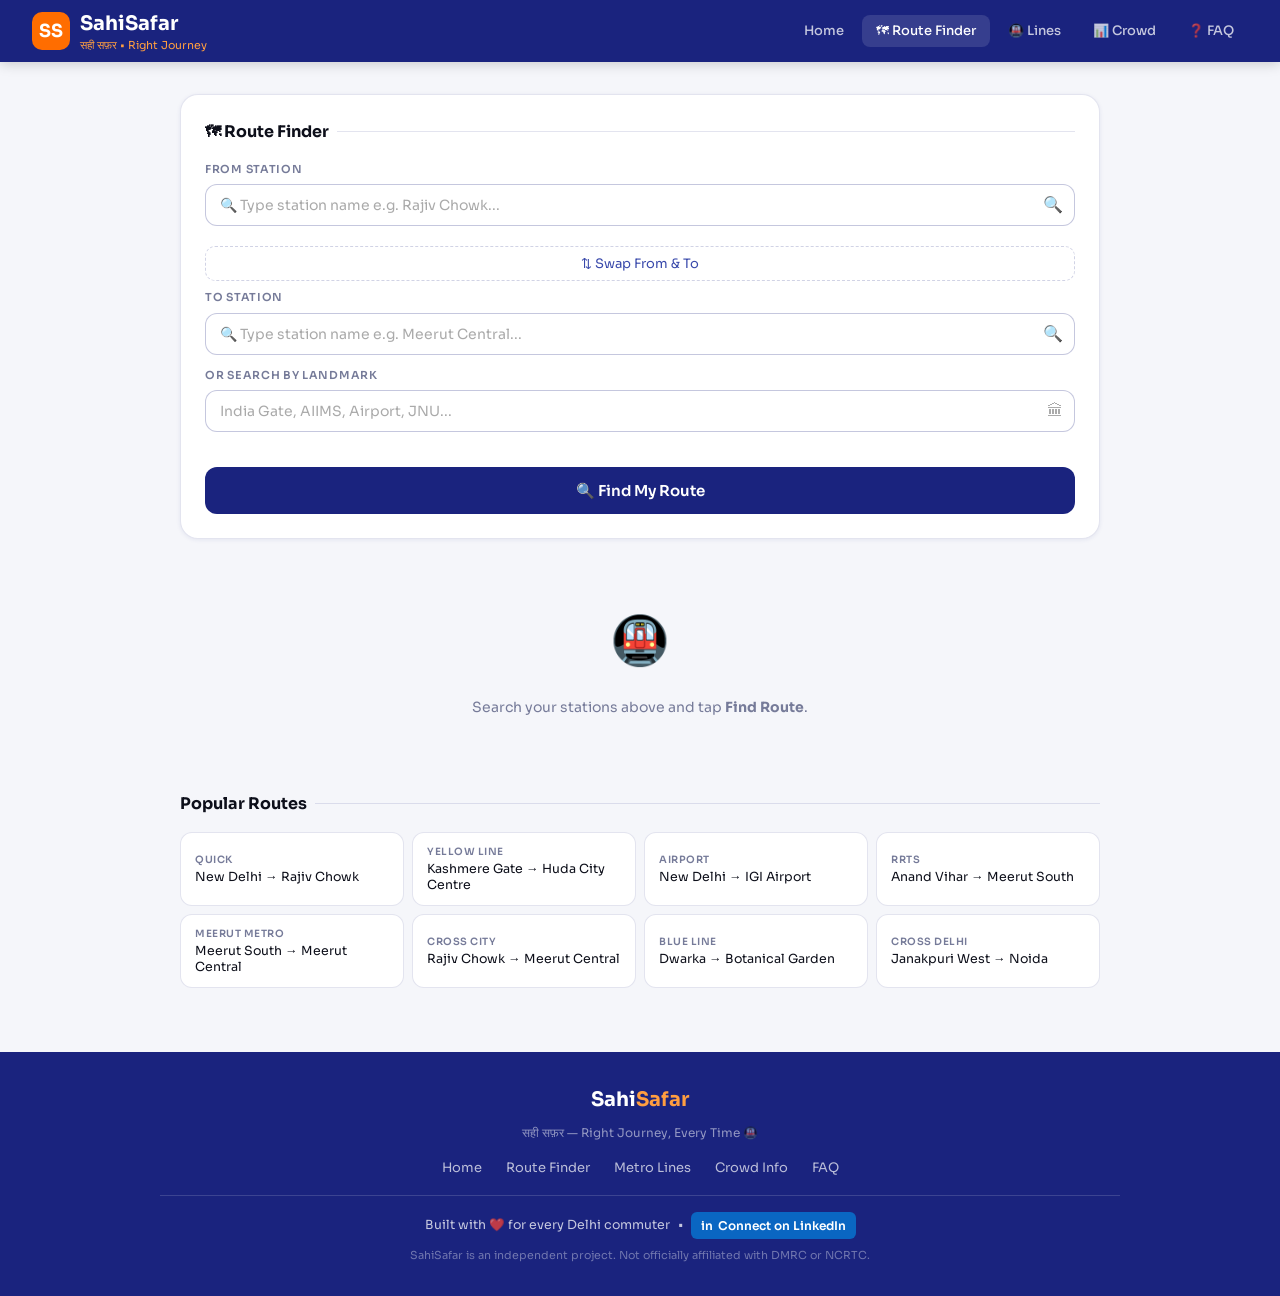
==== commit 322234af: "Popular routes now always below result, smooth scroll on find" ====
--- a/pages/route-finder.html
+++ b/pages/route-finder.html
@@ -9,6 +9,7 @@
 .search-wrap{position:relative}
 .search-input{width:100%;padding:12px 40px 12px 14px;border:1.5px solid rgba(26,35,126,0.25);border-radius:12px;font-size:14px;font-family:inherit;color:#0D0F1A;background:#fff;outline:none;transition:border .15s}
 .search-input:focus{border-color:#3949AB;box-shadow:0 0 0 3px rgba(57,73,171,0.12)}
+.search-input::placeholder{color:#aaa}
 .search-icon{position:absolute;right:12px;top:50%;transform:translateY(-50%);font-size:16px;pointer-events:none;color:#aaa}
 .drop-list{position:absolute;top:calc(100% + 4px);left:0;right:0;background:#fff;border:1.5px solid rgba(26,35,126,0.15);border-radius:12px;max-height:240px;overflow-y:auto;z-index:9999;box-shadow:0 8px 32px rgba(26,35,126,0.15);display:none}
 .drop-list.show{display:block}
@@ -33,35 +34,33 @@
 <div id="navPlaceholder"></div>
 <main>
 <div class="container">
+
+  <!-- SEARCH CARD -->
   <div class="card fade-in" style="margin-bottom:1rem">
     <div class="page-section-title">🗺 Route Finder</div>
 
-    <!-- FROM -->
     <div class="field" style="margin-bottom:12px">
       <label>From Station</label>
       <div class="search-wrap" id="fromWrap">
-        <input class="search-input" id="fromInput" type="text" placeholder="Type station name e.g. Rajiv Chowk..." autocomplete="off"/>
+        <input class="search-input" id="fromInput" type="text" placeholder="🔍 Type station name e.g. Rajiv Chowk..." autocomplete="off"/>
         <span class="search-icon">🔍</span>
         <div class="drop-list" id="fromDrop"></div>
       </div>
       <div id="fromSelected" style="display:none"></div>
     </div>
 
-    <!-- SWAP -->
     <button class="swap-btn" onclick="swapStations()">⇅ Swap From & To</button>
 
-    <!-- TO -->
     <div class="field" style="margin-bottom:12px">
       <label>To Station</label>
       <div class="search-wrap" id="toWrap">
-        <input class="search-input" id="toInput" type="text" placeholder="Type station name e.g. Meerut Central..." autocomplete="off"/>
+        <input class="search-input" id="toInput" type="text" placeholder="🔍 Type station name e.g. Meerut Central..." autocomplete="off"/>
         <span class="search-icon">🔍</span>
         <div class="drop-list" id="toDrop"></div>
       </div>
       <div id="toSelected" style="display:none"></div>
     </div>
 
-    <!-- LANDMARK -->
     <div class="field" style="margin-bottom:14px">
       <label>Or Search by Landmark</label>
       <div class="search-wrap">
@@ -74,8 +73,16 @@
     <button class="btn btn-primary btn-full" id="findBtn">🔍 Find My Route</button>
   </div>
 
-  <!-- QUICK ROUTES -->
-  <div class="page-section">
+  <!-- RESULT AREA -->
+  <div id="resultArea">
+    <div class="empty-state">
+      <div class="empty-icon">🚇</div>
+      <p>Search your stations above and tap <strong>Find Route</strong>.</p>
+    </div>
+  </div>
+
+  <!-- POPULAR ROUTES — always below result -->
+  <div id="popularSection" class="page-section" style="margin-top:1.5rem">
     <div class="page-section-title">Popular Routes</div>
     <div class="quick-grid">
       <button class="quick-btn" onclick="setQ('New Delhi','Rajiv Chowk')"><span class="q-label">Quick</span>New Delhi → Rajiv Chowk</button>
@@ -84,15 +91,11 @@
       <button class="quick-btn" onclick="setQ('Anand Vihar ISBT','Meerut South')"><span class="q-label">RRTS</span>Anand Vihar → Meerut South</button>
       <button class="quick-btn" onclick="setQ('Meerut South','Meerut Central')"><span class="q-label">Meerut Metro</span>Meerut South → Meerut Central</button>
       <button class="quick-btn" onclick="setQ('Rajiv Chowk','Meerut Central')"><span class="q-label">Cross City</span>Rajiv Chowk → Meerut Central</button>
+      <button class="quick-btn" onclick="setQ('Dwarka Sec-21','Botanical Garden')"><span class="q-label">Blue Line</span>Dwarka → Botanical Garden</button>
+      <button class="quick-btn" onclick="setQ('Janakpuri West','Noida City Centre')"><span class="q-label">Cross Delhi</span>Janakpuri West → Noida</button>
     </div>
   </div>
 
-  <div id="resultArea">
-    <div class="empty-state">
-      <div class="empty-icon">🚇</div>
-      <p>Search your stations above and tap <strong>Find Route</strong>.</p>
-    </div>
-  </div>
 </div>
 </main>
 <div id="footerPlaceholder"></div>
@@ -112,9 +115,9 @@
   for (var i = 0; i < sts.length; i++) {
     if (!seen.has(sts[i])) {
       seen.add(sts[i]);
-      allStations.push({ name: sts[i], line: lk, color: LINES[lk].color, short: LINES[lk].shortName });
-    }
-    if (!stationLineMap[sts[i]]) stationLineMap[sts[i]] = { color: LINES[lk].color, short: LINES[lk].shortName };
+      allStations.push({ name:sts[i], line:lk, color:LINES[lk].color, short:LINES[lk].shortName });
+    }
+    if (!stationLineMap[sts[i]]) stationLineMap[sts[i]] = { color:LINES[lk].color, short:LINES[lk].shortName };
   }
 }
 allStations.sort(function(a,b){ return a.name.localeCompare(b.name); });
@@ -122,7 +125,7 @@
 var selectedFrom = '';
 var selectedTo = '';
 
-// ── SEARCH COMPONENT ─────────────────────────────────────
+// ── SEARCH COMPONENT ─────────────────────────
 function initSearch(inputId, dropId, selectedId, onPick) {
   var inp = document.getElementById(inputId);
   var drop = document.getElementById(dropId);
@@ -133,26 +136,21 @@
     var results = q === ''
       ? allStations.slice(0, 80)
       : allStations.filter(function(s){ return s.name.toLowerCase().indexOf(q) !== -1; });
-
     if (results.length === 0) {
       drop.innerHTML = '<div class="no-res">No station found — try a different name</div>';
     } else {
-      drop.innerHTML = results.slice(0, 60).map(function(s){
-        return '<div class="drop-item" data-name="' + s.name + '" data-color="' + s.color + '" data-short="' + s.short + '">'
-          + '<div class="dot" style="background:' + s.color + '"></div>'
-          + '<div class="sname">' + s.name + '</div>'
-          + '<div class="lname">' + s.short + ' Line</div>'
-          + '</div>';
+      drop.innerHTML = results.slice(0,60).map(function(s){
+        return '<div class="drop-item" data-name="'+s.name+'" data-color="'+s.color+'" data-short="'+s.short+'">'
+          +'<div class="dot" style="background:'+s.color+'"></div>'
+          +'<div class="sname">'+s.name+'</div>'
+          +'<div class="lname">'+s.short+' Line</div>'
+          +'</div>';
       }).join('');
-      // attach clicks
       var items = drop.querySelectorAll('.drop-item');
       for (var i = 0; i < items.length; i++) {
         items[i].addEventListener('mousedown', function(e){
           e.preventDefault();
-          var name = this.getAttribute('data-name');
-          var color = this.getAttribute('data-color');
-          var short = this.getAttribute('data-short');
-          pickStation(name, color, short);
+          pickStation(this.getAttribute('data-name'), this.getAttribute('data-color'), this.getAttribute('data-short'));
         });
       }
     }
@@ -162,54 +160,39 @@
   function pickStation(name, color, short) {
     onPick(name);
     inp.value = '';
-    inp.placeholder = '';
     drop.classList.remove('show');
     sel.style.display = 'flex';
     sel.innerHTML = '<div class="selected-station">'
-      + '<div class="dot" style="background:' + color + '"></div>'
-      + '<div class="sname">' + name + '</div>'
-      + '<div class="lbadge">' + short + '</div>'
-      + '<div class="clr" onclick="clearStation(\'' + selectedId + '\',\'' + inputId + '\')">✕</div>'
-      + '</div>';
-  }
-
-  inp.addEventListener('focus', function(){
-    renderList(this.value);
-  });
-
-  inp.addEventListener('input', function(){
-    renderList(this.value);
-  });
-
-  inp.addEventListener('blur', function(){
-    setTimeout(function(){ drop.classList.remove('show'); }, 150);
-  });
-
-  // expose pickStation for external use
-  inp._pick = pickStation;
-}
-
-function clearStation(selId, inpId) {
-  if (selId === 'fromSelected') {
-    selectedFrom = '';
-    document.getElementById('fromInput').placeholder = 'Type station name e.g. Rajiv Chowk...';
-  } else {
-    selectedTo = '';
-    document.getElementById('toInput').placeholder = 'Type station name e.g. Meerut Central...';
-  }
+      +'<div class="dot" style="background:'+color+'"></div>'
+      +'<div class="sname">'+name+'</div>'
+      +'<div class="lbadge">'+short+'</div>'
+      +'<div class="clr" onclick="clearSt(\''+selectedId+'\',\''+inputId+'\')">✕</div>'
+      +'</div>';
+  }
+
+  inp.addEventListener('focus', function(){ renderList(this.value); });
+  inp.addEventListener('input', function(){ renderList(this.value); });
+  inp.addEventListener('blur', function(){ setTimeout(function(){ drop.classList.remove('show'); }, 150); });
+}
+
+function clearSt(selId, inpId) {
+  if (selId === 'fromSelected') selectedFrom = '';
+  else selectedTo = '';
   document.getElementById(selId).style.display = 'none';
   document.getElementById(selId).innerHTML = '';
   document.getElementById(inpId).value = '';
 }
 
-initSearch('fromInput', 'fromDrop', 'fromSelected', function(name){
-  selectedFrom = name;
+initSearch('fromInput','fromDrop','fromSelected', function(n){ selectedFrom = n; });
+initSearch('toInput','toDrop','toSelected', function(n){ selectedTo = n; });
+
+// Close dropdowns on outside click
+document.addEventListener('click', function(e){
+  if (!document.getElementById('fromWrap').contains(e.target)) document.getElementById('fromDrop').classList.remove('show');
+  if (!document.getElementById('toWrap').contains(e.target)) document.getElementById('toDrop').classList.remove('show');
 });
-initSearch('toInput', 'toDrop', 'toSelected', function(name){
-  selectedTo = name;
-});
-
-// ── LANDMARK SEARCH ───────────────────────────────────────
+
+// ── LANDMARK ─────────────────────────────────
 document.getElementById('landmarkInput').addEventListener('input', function(){
   var v = this.value;
   var h = document.getElementById('landmarkHint');
@@ -217,90 +200,100 @@
   var m = resolveLandmark(v);
   if (m) {
     h.textContent = '📍 Nearest station: ' + m;
-    var info = stationLineMap[m] || { color:'#1A237E', short:'Metro' };
+    var info = stationLineMap[m] || {color:'#1A237E',short:'Metro'};
     selectedTo = m;
     var sel = document.getElementById('toSelected');
     sel.style.display = 'flex';
-    sel.innerHTML = '<div class="selected-station">'
-      + '<div class="dot" style="background:' + info.color + '"></div>'
-      + '<div class="sname">' + m + '</div>'
-      + '<div class="lbadge">' + info.short + '</div>'
-      + '<div class="clr" onclick="clearStation(\'toSelected\',\'toInput\')">✕</div>'
-      + '</div>';
-    document.getElementById('toInput').value = '';
+    sel.innerHTML = '<div class="selected-station"><div class="dot" style="background:'+info.color+'"></div><div class="sname">'+m+'</div><div class="lbadge">'+info.short+'</div><div class="clr" onclick="clearSt(\'toSelected\',\'toInput\')">✕</div></div>';
   } else {
     h.textContent = 'Not found. Try: India Gate, AIIMS, Airport...';
   }
 });
 
-// ── SWAP ──────────────────────────────────────────────────
+// ── SWAP ──────────────────────────────────────
 function swapStations() {
   var tf = selectedFrom, tt = selectedTo;
   if (!tf && !tt) return;
-  clearStation('fromSelected','fromInput');
-  clearStation('toSelected','toInput');
+  clearSt('fromSelected','fromInput');
+  clearSt('toSelected','toInput');
   if (tt) {
-    var info = stationLineMap[tt] || { color:'#1A237E', short:'Metro' };
+    var info = stationLineMap[tt]||{color:'#1A237E',short:'Metro'};
     selectedFrom = tt;
-    var sel = document.getElementById('fromSelected');
-    sel.style.display = 'flex';
-    sel.innerHTML = '<div class="selected-station"><div class="dot" style="background:' + info.color + '"></div><div class="sname">' + tt + '</div><div class="lbadge">' + info.short + '</div><div class="clr" onclick="clearStation(\'fromSelected\',\'fromInput\')">✕</div></div>';
+    var s = document.getElementById('fromSelected');
+    s.style.display='flex';
+    s.innerHTML='<div class="selected-station"><div class="dot" style="background:'+info.color+'"></div><div class="sname">'+tt+'</div><div class="lbadge">'+info.short+'</div><div class="clr" onclick="clearSt(\'fromSelected\',\'fromInput\')">✕</div></div>';
   }
   if (tf) {
-    var info = stationLineMap[tf] || { color:'#1A237E', short:'Metro' };
+    var info = stationLineMap[tf]||{color:'#1A237E',short:'Metro'};
     selectedTo = tf;
-    var sel = document.getElementById('toSelected');
-    sel.style.display = 'flex';
-    sel.innerHTML = '<div class="selected-station"><div class="dot" style="background:' + info.color + '"></div><div class="sname">' + tf + '</div><div class="lbadge">' + info.short + '</div><div class="clr" onclick="clearStation(\'toSelected\',\'toInput\')">✕</div></div>';
-  }
-}
-
-// ── QUICK ROUTES ──────────────────────────────────────────
+    var s = document.getElementById('toSelected');
+    s.style.display='flex';
+    s.innerHTML='<div class="selected-station"><div class="dot" style="background:'+info.color+'"></div><div class="sname">'+tf+'</div><div class="lbadge">'+info.short+'</div><div class="clr" onclick="clearSt(\'toSelected\',\'toInput\')">✕</div></div>';
+  }
+}
+
+// ── QUICK ROUTES ──────────────────────────────
 function setQ(f, t) {
-  clearStation('fromSelected','fromInput');
-  clearStation('toSelected','toInput');
-  var cf = stationLineMap[f] || {color:'#1A237E',short:'Metro'};
-  var ct = stationLineMap[t] || {color:'#1A237E',short:'Metro'};
+  clearSt('fromSelected','fromInput');
+  clearSt('toSelected','toInput');
+  var cf = stationLineMap[f]||{color:'#1A237E',short:'Metro'};
+  var ct = stationLineMap[t]||{color:'#1A237E',short:'Metro'};
   selectedFrom = f;
   selectedTo = t;
   var fs = document.getElementById('fromSelected');
-  fs.style.display = 'flex';
-  fs.innerHTML = '<div class="selected-station"><div class="dot" style="background:' + cf.color + '"></div><div class="sname">' + f + '</div><div class="lbadge">' + cf.short + '</div><div class="clr" onclick="clearStation(\'fromSelected\',\'fromInput\')">✕</div></div>';
+  fs.style.display='flex';
+  fs.innerHTML='<div class="selected-station"><div class="dot" style="background:'+cf.color+'"></div><div class="sname">'+f+'</div><div class="lbadge">'+cf.short+'</div><div class="clr" onclick="clearSt(\'fromSelected\',\'fromInput\')">✕</div></div>';
   var ts = document.getElementById('toSelected');
-  ts.style.display = 'flex';
-  ts.innerHTML = '<div class="selected-station"><div class="dot" style="background:' + ct.color + '"></div><div class="sname">' + t + '</div><div class="lbadge">' + ct.short + '</div><div class="clr" onclick="clearStation(\'toSelected\',\'toInput\')">✕</div></div>';
+  ts.style.display='flex';
+  ts.innerHTML='<div class="selected-station"><div class="dot" style="background:'+ct.color+'"></div><div class="sname">'+t+'</div><div class="lbadge">'+ct.short+'</div><div class="clr" onclick="clearSt(\'toSelected\',\'toInput\')">✕</div></div>';
   doFind();
 }
 
-// URL params
+// ── URL PARAMS ────────────────────────────────
 var params = new URLSearchParams(window.location.search);
 if (params.get('from') && params.get('to')) setQ(params.get('from'), params.get('to'));
 
-// ── FIND ROUTE ────────────────────────────────────────────
+// ── FIND ROUTE ────────────────────────────────
 document.getElementById('findBtn').onclick = function(){ doFind(); };
 
 function doFind() {
   var from = selectedFrom;
   var to = selectedTo;
   var area = document.getElementById('resultArea');
+  var popular = document.getElementById('popularSection');
+
   if (!from || !to) { area.innerHTML = '<div class="error-card">Please select both From and To stations.</div>'; return; }
   if (from === to) { area.innerHTML = '<div class="error-card">From and To cannot be the same station.</div>'; return; }
+
   area.innerHTML = '<div class="loading"><span class="spinner"></span>Finding your SahiSafar...</div>';
+
+  // Hide popular while loading
+  popular.style.display = 'none';
 
   setTimeout(function(){
     var graph = buildGraph();
     var result = dijkstra(graph, from, to);
-    if (!result) { area.innerHTML = '<div class="error-card">No route found. These stations may not be connected in the current network.</div>'; return; }
+
+    if (!result) {
+      area.innerHTML = '<div class="error-card">No route found. These stations may not be connected in current network.</div>';
+      popular.style.display = 'block';
+      return;
+    }
 
     var path = result.path;
     var segments = buildSegments(path);
-    if (!segments || segments.length === 0) { area.innerHTML = '<div class="error-card">Could not build route segments. Please try again.</div>'; return; }
+
+    if (!segments || segments.length === 0) {
+      area.innerHTML = '<div class="error-card">Could not build route segments. Please try again.</div>';
+      popular.style.display = 'block';
+      return;
+    }
 
     var stops = path.length - 1;
     var interchanges = segments.length - 1;
     var mins = Math.round(stops * 2.5 + interchanges * 5);
 
-    // TOTAL FARE
+    // TOTAL FARE = all segments added
     var totalFare = 0;
     var fareBreakdown = [];
     for (var fi = 0; fi < segments.length; fi++) {
@@ -314,36 +307,43 @@
 
     var html = '<div class="card fade-in" style="margin-bottom:1rem">';
     html += '<div style="display:flex;justify-content:space-between;align-items:flex-start;flex-wrap:wrap;gap:10px;margin-bottom:1rem">';
-    html += '<div><div style="font-size:17px;font-weight:700">' + from + ' → ' + to + '</div>';
-    html += '<div style="font-size:12px;color:#767B99;margin-top:2px">' + LINES[segments[0].line].name + (interchanges > 0 ? ' + ' + interchanges + ' interchange(s)' : '') + '</div></div>';
+    html += '<div><div style="font-size:17px;font-weight:700">'+from+' → '+to+'</div>';
+    html += '<div style="font-size:12px;color:#767B99;margin-top:2px">'+LINES[segments[0].line].name+(interchanges>0?' + '+interchanges+' interchange(s)':'')+'</div></div>';
     html += '<div style="display:flex;gap:6px;flex-wrap:wrap">';
-    html += '<span class="chip chip-info">🚉 ' + stops + ' stops</span>';
-    html += '<span class="chip chip-success">⏱ ~' + mins + ' min</span>';
-    html += '<span class="chip chip-warning">💰 ₹' + totalFare + '</span>';
-    html += '<span class="chip" style="background:' + CROWD_COLORS[crowdLevel] + '20;color:' + CROWD_COLORS[crowdLevel] + '">' + CROWD_EMOJIS[crowdLevel] + ' ' + CROWD_LABELS[crowdLevel] + '</span>';
+    html += '<span class="chip chip-info">🚉 '+stops+' stops</span>';
+    html += '<span class="chip chip-success">⏱ ~'+mins+' min</span>';
+    html += '<span class="chip chip-warning">💰 ₹'+totalFare+'</span>';
+    html += '<span class="chip" style="background:'+CROWD_COLORS[crowdLevel]+'20;color:'+CROWD_COLORS[crowdLevel]+'">'+CROWD_EMOJIS[crowdLevel]+' '+CROWD_LABELS[crowdLevel]+'</span>';
     html += '</div></div>';
 
+    // Fare breakdown if multi-line
     if (fareBreakdown.length > 1) {
       html += '<div style="background:#E8F5E9;border-radius:8px;padding:8px 12px;font-size:12.5px;color:#1B5E20;margin-bottom:12px">';
-      html += '💰 Fare breakdown: ' + fareBreakdown.join(' + ') + ' = <strong>Total ₹' + totalFare + '</strong></div>';
+      html += '💰 Fare breakdown: '+fareBreakdown.join(' + ')+' = <strong>Total ₹'+totalFare+'</strong></div>';
     }
 
     html += '<div style="overflow-x:auto;padding:1rem 0"><div style="display:flex;align-items:flex-start;min-width:max-content" id="track"></div></div>';
-    html += '<div id="segList" style="margin-top:1rem"></div></div>';
-
+    html += '<div id="segList" style="margin-top:1rem"></div>';
+    html += '</div>';
+
+    // AI Tips
     var tips = generateAITips(segments, path, from, to);
-    html += '<div class="card fade-in"><div style="display:flex;align-items:center;gap:10px;margin-bottom:1rem">';
+    html += '<div class="card fade-in">';
+    html += '<div style="display:flex;align-items:center;gap:10px;margin-bottom:1rem">';
     html += '<span style="background:#1A237E;color:#fff;border-radius:8px;padding:4px 10px;font-size:11px;font-weight:700">AI TIPS</span>';
     html += '<span style="font-size:14px;font-weight:600">Smart Travel Advice</span></div>';
     html += '<div style="display:flex;flex-direction:column;gap:8px">';
     for (var i = 0; i < tips.length; i++) {
-      html += '<div class="tip-card ' + tips[i].color + '"><span style="font-size:16px;flex-shrink:0">' + tips[i].icon + '</span><div>' + tips[i].text + '</div></div>';
+      html += '<div class="tip-card '+tips[i].color+'"><span style="font-size:16px;flex-shrink:0">'+tips[i].icon+'</span><div>'+tips[i].text+'</div></div>';
     }
     html += '</div></div>';
 
     area.innerHTML = html;
 
-    // Track visual
+    // Show popular BELOW result
+    popular.style.display = 'block';
+
+    // Build visual track
     var track = document.getElementById('track');
     for (var si = 0; si < segments.length; si++) {
       var seg = segments[si];
@@ -386,6 +386,10 @@
         +'<div style="font-size:12px;font-weight:600;color:#1A237E;background:#ECEEF6;border-radius:6px;padding:3px 8px">'+(seg.stations.length-1)+' stops</div>';
       segList.appendChild(row);
     }
+
+    // Scroll to result smoothly
+    area.scrollIntoView({ behavior: 'smooth', block: 'start' });
+
   }, 400);
 }
 </script>
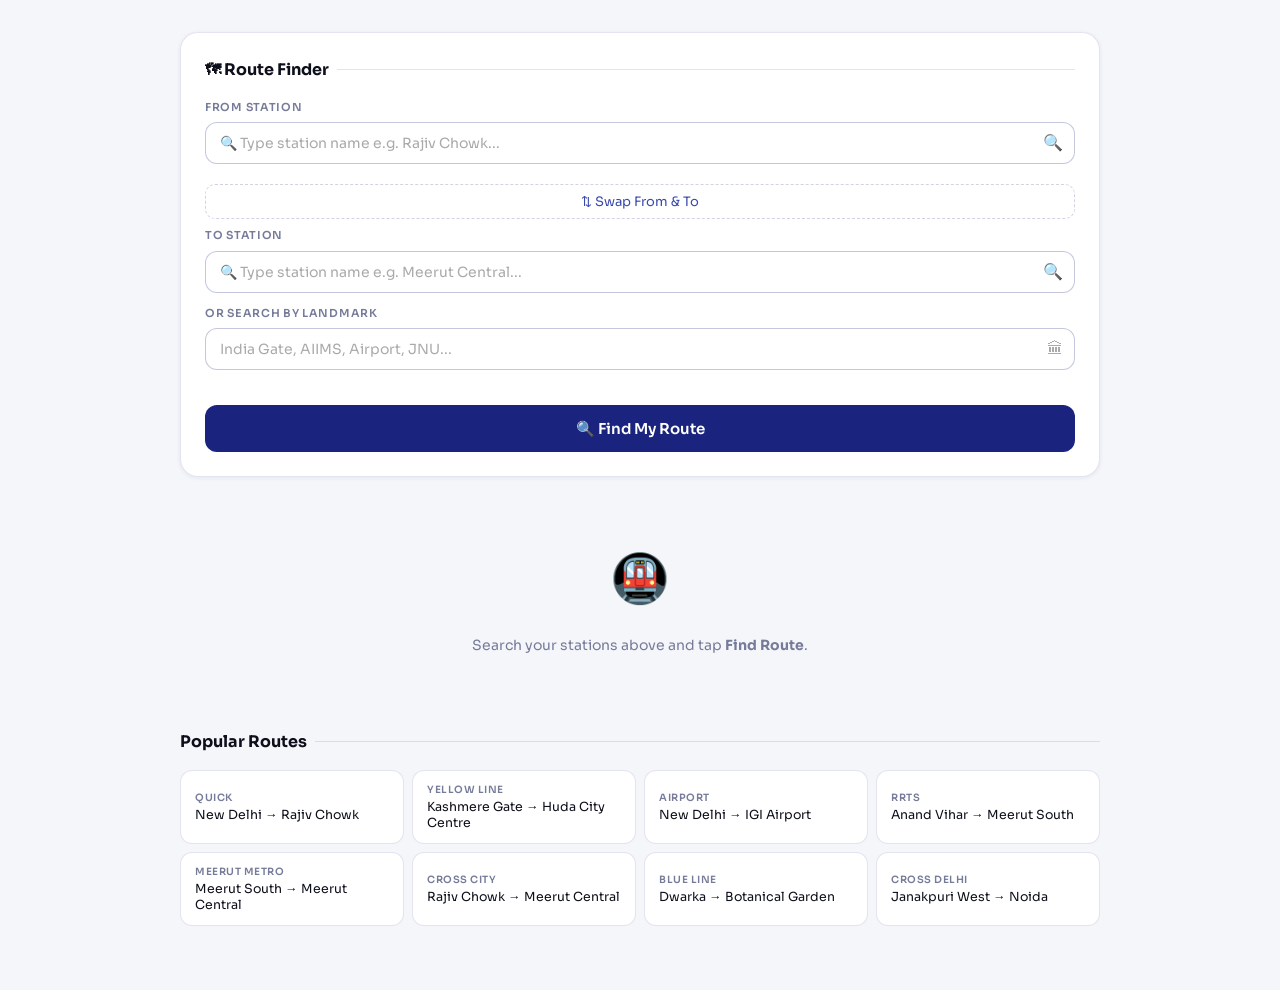
==== commit 55179faa: "Fixed route display - cleaner segment view, correct shortest path confirmed" ====
--- a/pages/route-finder.html
+++ b/pages/route-finder.html
@@ -343,17 +343,19 @@
     // Show popular BELOW result
     popular.style.display = 'block';
 
-    // Build visual track
+   // Build visual track
     var track = document.getElementById('track');
     for (var si = 0; si < segments.length; si++) {
       var seg = segments[si];
       var ld = LINES[seg.line];
       for (var i = 0; i < seg.stations.length; i++) {
-        var isEnd = (si===0&&i===0)||(si===segments.length-1&&i===seg.stations.length-1);
-        var isChange = (i===seg.stations.length-1)&&(si<segments.length-1);
+        var isStart = (si===0 && i===0);
+        var isEnd = (si===segments.length-1 && i===seg.stations.length-1);
+        var isChange = (i===seg.stations.length-1) && (si<segments.length-1);
+
         var d = document.createElement('div');
         d.style.cssText = 'display:flex;flex-direction:column;align-items:center;gap:5px';
-        d.innerHTML = '<div style="width:'+(isEnd?20:14)+'px;height:'+(isEnd?20:14)+'px;border-radius:50%;border:3px solid white;box-shadow:0 0 0 2.5px '+ld.color+';background:'+(isEnd?ld.color:'#fff')+'"></div>'
+        d.innerHTML = '<div style="width:'+(isStart||isEnd?20:14)+'px;height:'+(isStart||isEnd?20:14)+'px;border-radius:50%;border:3px solid white;box-shadow:0 0 0 2.5px '+ld.color+';background:'+(isStart||isEnd?ld.color:'#fff')+'"></div>'
           +'<div style="font-size:11px;max-width:72px;text-align:center;line-height:1.35;font-weight:'+((i===0||i===seg.stations.length-1)?'600':'400')+';color:'+((i===0||i===seg.stations.length-1)?'#0D0F1A':'#767B99')+'">'+seg.stations[i]
           +(isChange?'<div style="background:#FFF3E0;color:#E65100;border:1px solid #FFCC80;border-radius:4px;font-size:9px;padding:1px 5px;margin-top:2px">Change here</div>':'')
           +'</div>';
@@ -370,6 +372,12 @@
         track.appendChild(dash);
       }
     }
+      if (si < segments.length-1) {
+        var dash = document.createElement('div');
+        dash.style.cssText = 'width:44px;border-top:3px dashed #ccc;flex-shrink:0;margin-top:10px';
+        track.appendChild(dash);
+      }
+    }
 
     // Segment list
     var segList = document.getElementById('segList');
@@ -379,14 +387,23 @@
       var sf = calculateFare(seg.stations.length-1, seg.line);
       var row = document.createElement('div');
       row.style.cssText = 'display:flex;align-items:center;gap:12px;padding:12px 0;border-bottom:1px solid rgba(26,35,126,0.12)';
-      row.innerHTML = '<div style="width:16px;height:16px;border-radius:50%;background:'+ld.color+';flex-shrink:0"></div>'
-        +'<div style="flex:1"><strong style="font-size:14px">'+ld.name+'</strong>'
-        +'<div style="font-size:12.5px;color:#767B99">Board at <em>'+seg.stations[0]+'</em> → Alight at <em>'+seg.stations[seg.stations.length-1]+'</em></div>'
-        +'<div style="font-size:11px;color:#1A237E;margin-top:2px">Fare: ₹'+sf.fare+' ('+sf.note+')</div></div>'
-        +'<div style="font-size:12px;font-weight:600;color:#1A237E;background:#ECEEF6;border-radius:6px;padding:3px 8px">'+(seg.stations.length-1)+' stops</div>';
+      row.innerHTML =
+        '<div style="width:16px;height:16px;border-radius:50%;background:'+ld.color+';flex-shrink:0"></div>'
+        +'<div style="flex:1">'
+        +'<div style="display:flex;align-items:center;gap:6px;margin-bottom:3px">'
+        +'<strong style="font-size:13px">'+ld.name+'</strong>'
+        +'<span style="background:'+ld.color+';color:'+ld.textColor+';font-size:10px;padding:2px 7px;border-radius:99px;font-weight:600">'+ld.shortName+'</span>'
+        +'</div>'
+        +'<div style="font-size:12px;color:#767B99">🚉 Board: <strong>'+seg.stations[0]+'</strong></div>'
+        +'<div style="font-size:12px;color:#767B99">🏁 Alight: <strong>'+seg.stations[seg.stations.length-1]+'</strong></div>'
+        +(si < segments.length-1 ? '<div style="font-size:11px;color:#E65100;margin-top:3px">🔄 Change train here</div>' : '')
+        +'</div>'
+        +'<div style="text-align:right;flex-shrink:0">'
+        +'<div style="font-size:13px;font-weight:700;color:#1A237E">'+( seg.stations.length-1)+' stops</div>'
+        +'<div style="font-size:11px;color:#767B99">₹'+sf.fare+'</div>'
+        +'</div>';
       segList.appendChild(row);
     }
-
     // Scroll to result smoothly
     area.scrollIntoView({ behavior: 'smooth', block: 'start' });
 
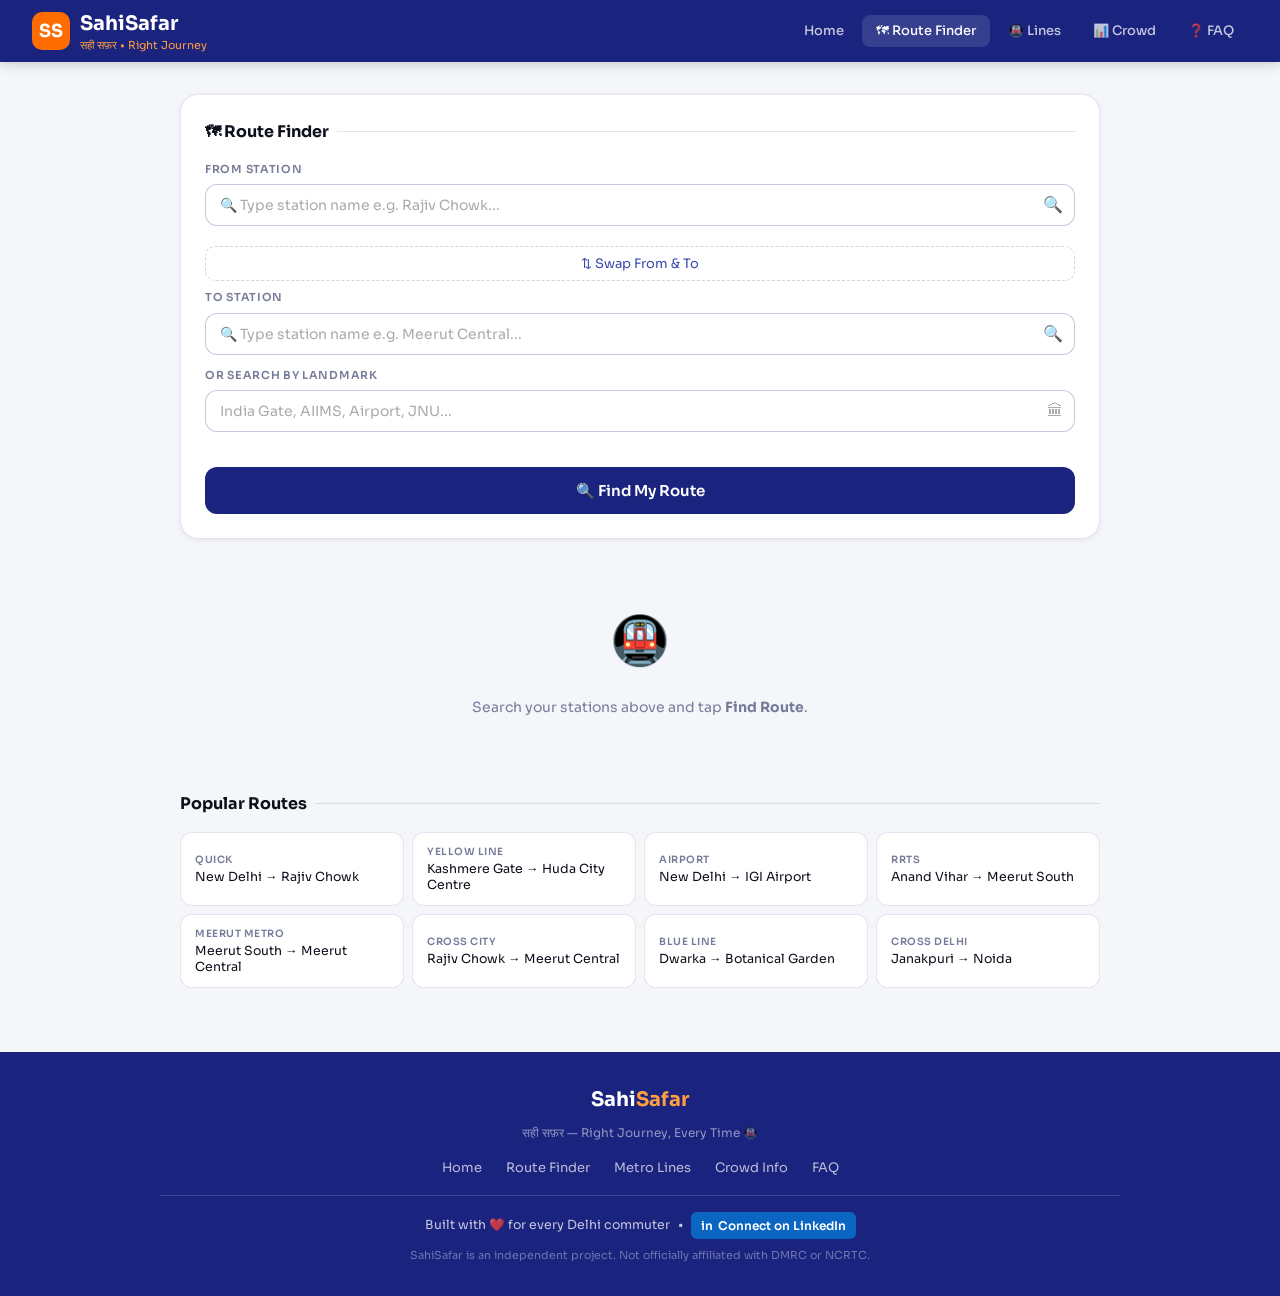
==== commit c8c53103: "Complete route-finder - clean segment display, correct shortest path" ====
--- a/pages/route-finder.html
+++ b/pages/route-finder.html
@@ -28,6 +28,16 @@
 .selected-station .clr:hover{color:#C62828}
 .swap-btn{width:100%;padding:8px;background:none;border:1.5px dashed rgba(26,35,126,0.2);border-radius:10px;font-family:inherit;font-size:13px;color:#3949AB;cursor:pointer;transition:all .15s;margin:8px 0}
 .swap-btn:hover{background:#ECEEF6}
+.seg-row{display:flex;align-items:center;gap:12px;padding:14px 0;border-bottom:1px solid rgba(26,35,126,0.08)}
+.seg-row:last-child{border-bottom:none}
+.seg-info{flex:1}
+.seg-title{display:flex;align-items:center;gap:6px;margin-bottom:4px}
+.seg-badge{font-size:10px;padding:2px 8px;border-radius:99px;font-weight:600}
+.seg-detail{font-size:12px;color:#767B99;margin-bottom:2px}
+.seg-change{font-size:11px;color:#E65100;margin-top:4px;font-weight:600}
+.seg-stats{text-align:right;flex-shrink:0}
+.seg-stops{font-size:14px;font-weight:700;color:#1A237E}
+.seg-fare{font-size:11px;color:#767B99;margin-top:2px}
 </style>
 </head>
 <body>
@@ -35,7 +45,6 @@
 <main>
 <div class="container">
 
-  <!-- SEARCH CARD -->
   <div class="card fade-in" style="margin-bottom:1rem">
     <div class="page-section-title">🗺 Route Finder</div>
 
@@ -73,7 +82,6 @@
     <button class="btn btn-primary btn-full" id="findBtn">🔍 Find My Route</button>
   </div>
 
-  <!-- RESULT AREA -->
   <div id="resultArea">
     <div class="empty-state">
       <div class="empty-icon">🚇</div>
@@ -81,7 +89,6 @@
     </div>
   </div>
 
-  <!-- POPULAR ROUTES — always below result -->
   <div id="popularSection" class="page-section" style="margin-top:1.5rem">
     <div class="page-section-title">Popular Routes</div>
     <div class="quick-grid">
@@ -92,7 +99,7 @@
       <button class="quick-btn" onclick="setQ('Meerut South','Meerut Central')"><span class="q-label">Meerut Metro</span>Meerut South → Meerut Central</button>
       <button class="quick-btn" onclick="setQ('Rajiv Chowk','Meerut Central')"><span class="q-label">Cross City</span>Rajiv Chowk → Meerut Central</button>
       <button class="quick-btn" onclick="setQ('Dwarka Sec-21','Botanical Garden')"><span class="q-label">Blue Line</span>Dwarka → Botanical Garden</button>
-      <button class="quick-btn" onclick="setQ('Janakpuri West','Noida City Centre')"><span class="q-label">Cross Delhi</span>Janakpuri West → Noida</button>
+      <button class="quick-btn" onclick="setQ('Janakpuri West','Noida City Centre')"><span class="q-label">Cross Delhi</span>Janakpuri → Noida</button>
     </div>
   </div>
 
@@ -115,9 +122,9 @@
   for (var i = 0; i < sts.length; i++) {
     if (!seen.has(sts[i])) {
       seen.add(sts[i]);
-      allStations.push({ name:sts[i], line:lk, color:LINES[lk].color, short:LINES[lk].shortName });
-    }
-    if (!stationLineMap[sts[i]]) stationLineMap[sts[i]] = { color:LINES[lk].color, short:LINES[lk].shortName };
+      allStations.push({name:sts[i],line:lk,color:LINES[lk].color,short:LINES[lk].shortName});
+    }
+    if (!stationLineMap[sts[i]]) stationLineMap[sts[i]] = {color:LINES[lk].color,short:LINES[lk].shortName};
   }
 }
 allStations.sort(function(a,b){ return a.name.localeCompare(b.name); });
@@ -125,7 +132,7 @@
 var selectedFrom = '';
 var selectedTo = '';
 
-// ── SEARCH COMPONENT ─────────────────────────
+// ── SEARCH COMPONENT ──────────────────────────────────────
 function initSearch(inputId, dropId, selectedId, onPick) {
   var inp = document.getElementById(inputId);
   var drop = document.getElementById(dropId);
@@ -134,10 +141,10 @@
   function renderList(query) {
     var q = query.toLowerCase().trim();
     var results = q === ''
-      ? allStations.slice(0, 80)
+      ? allStations.slice(0,80)
       : allStations.filter(function(s){ return s.name.toLowerCase().indexOf(q) !== -1; });
     if (results.length === 0) {
-      drop.innerHTML = '<div class="no-res">No station found — try a different name</div>';
+      drop.innerHTML = '<div class="no-res">No station found — try different name</div>';
     } else {
       drop.innerHTML = results.slice(0,60).map(function(s){
         return '<div class="drop-item" data-name="'+s.name+'" data-color="'+s.color+'" data-short="'+s.short+'">'
@@ -150,7 +157,7 @@
       for (var i = 0; i < items.length; i++) {
         items[i].addEventListener('mousedown', function(e){
           e.preventDefault();
-          pickStation(this.getAttribute('data-name'), this.getAttribute('data-color'), this.getAttribute('data-short'));
+          pickStation(this.getAttribute('data-name'),this.getAttribute('data-color'),this.getAttribute('data-short'));
         });
       }
     }
@@ -186,13 +193,12 @@
 initSearch('fromInput','fromDrop','fromSelected', function(n){ selectedFrom = n; });
 initSearch('toInput','toDrop','toSelected', function(n){ selectedTo = n; });
 
-// Close dropdowns on outside click
 document.addEventListener('click', function(e){
   if (!document.getElementById('fromWrap').contains(e.target)) document.getElementById('fromDrop').classList.remove('show');
   if (!document.getElementById('toWrap').contains(e.target)) document.getElementById('toDrop').classList.remove('show');
 });
 
-// ── LANDMARK ─────────────────────────────────
+// ── LANDMARK ──────────────────────────────────────────────
 document.getElementById('landmarkInput').addEventListener('input', function(){
   var v = this.value;
   var h = document.getElementById('landmarkHint');
@@ -200,7 +206,7 @@
   var m = resolveLandmark(v);
   if (m) {
     h.textContent = '📍 Nearest station: ' + m;
-    var info = stationLineMap[m] || {color:'#1A237E',short:'Metro'};
+    var info = stationLineMap[m]||{color:'#1A237E',short:'Metro'};
     selectedTo = m;
     var sel = document.getElementById('toSelected');
     sel.style.display = 'flex';
@@ -210,7 +216,7 @@
   }
 });
 
-// ── SWAP ──────────────────────────────────────
+// ── SWAP ──────────────────────────────────────────────────
 function swapStations() {
   var tf = selectedFrom, tt = selectedTo;
   if (!tf && !tt) return;
@@ -232,14 +238,13 @@
   }
 }
 
-// ── QUICK ROUTES ──────────────────────────────
+// ── QUICK ROUTES ──────────────────────────────────────────
 function setQ(f, t) {
   clearSt('fromSelected','fromInput');
   clearSt('toSelected','toInput');
   var cf = stationLineMap[f]||{color:'#1A237E',short:'Metro'};
   var ct = stationLineMap[t]||{color:'#1A237E',short:'Metro'};
-  selectedFrom = f;
-  selectedTo = t;
+  selectedFrom = f; selectedTo = t;
   var fs = document.getElementById('fromSelected');
   fs.style.display='flex';
   fs.innerHTML='<div class="selected-station"><div class="dot" style="background:'+cf.color+'"></div><div class="sname">'+f+'</div><div class="lbadge">'+cf.short+'</div><div class="clr" onclick="clearSt(\'fromSelected\',\'fromInput\')">✕</div></div>';
@@ -249,11 +254,11 @@
   doFind();
 }
 
-// ── URL PARAMS ────────────────────────────────
+// URL params
 var params = new URLSearchParams(window.location.search);
 if (params.get('from') && params.get('to')) setQ(params.get('from'), params.get('to'));
 
-// ── FIND ROUTE ────────────────────────────────
+// ── FIND ROUTE ────────────────────────────────────────────
 document.getElementById('findBtn').onclick = function(){ doFind(); };
 
 function doFind() {
@@ -262,12 +267,16 @@
   var area = document.getElementById('resultArea');
   var popular = document.getElementById('popularSection');
 
-  if (!from || !to) { area.innerHTML = '<div class="error-card">Please select both From and To stations.</div>'; return; }
-  if (from === to) { area.innerHTML = '<div class="error-card">From and To cannot be the same station.</div>'; return; }
+  if (!from || !to) {
+    area.innerHTML = '<div class="error-card">Please select both From and To stations.</div>';
+    return;
+  }
+  if (from === to) {
+    area.innerHTML = '<div class="error-card">From and To cannot be the same station.</div>';
+    return;
+  }
 
   area.innerHTML = '<div class="loading"><span class="spinner"></span>Finding your SahiSafar...</div>';
-
-  // Hide popular while loading
   popular.style.display = 'none';
 
   setTimeout(function(){
@@ -275,7 +284,7 @@
     var result = dijkstra(graph, from, to);
 
     if (!result) {
-      area.innerHTML = '<div class="error-card">No route found. These stations may not be connected in current network.</div>';
+      area.innerHTML = '<div class="error-card">No route found between these stations.</div>';
       popular.style.display = 'block';
       return;
     }
@@ -284,7 +293,7 @@
     var segments = buildSegments(path);
 
     if (!segments || segments.length === 0) {
-      area.innerHTML = '<div class="error-card">Could not build route segments. Please try again.</div>';
+      area.innerHTML = '<div class="error-card">Could not build route. Please try again.</div>';
       popular.style.display = 'block';
       return;
     }
@@ -293,22 +302,27 @@
     var interchanges = segments.length - 1;
     var mins = Math.round(stops * 2.5 + interchanges * 5);
 
-    // TOTAL FARE = all segments added
+    // Total fare
     var totalFare = 0;
     var fareBreakdown = [];
     for (var fi = 0; fi < segments.length; fi++) {
-      var sf = calculateFare(segments[fi].stations.length - 1, segments[fi].line);
+      var sf = calculateFare(segments[fi].stations.length-1, segments[fi].line);
       totalFare += sf.fare;
-      fareBreakdown.push(LINES[segments[fi].line].shortName + ' ₹' + sf.fare);
+      fareBreakdown.push(LINES[segments[fi].line].shortName+' ₹'+sf.fare);
     }
 
     var crowd = getCrowdLevel();
-    var crowdLevel = CROWD_SCHEDULE[crowd.isWeekend ? 'weekend' : 'weekday'][crowd.hour];
-
+    var crowdLevel = CROWD_SCHEDULE[crowd.isWeekend?'weekend':'weekday'][crowd.hour];
+
+    // ── HEADER CARD ──
     var html = '<div class="card fade-in" style="margin-bottom:1rem">';
+
+    // Title row
     html += '<div style="display:flex;justify-content:space-between;align-items:flex-start;flex-wrap:wrap;gap:10px;margin-bottom:1rem">';
-    html += '<div><div style="font-size:17px;font-weight:700">'+from+' → '+to+'</div>';
-    html += '<div style="font-size:12px;color:#767B99;margin-top:2px">'+LINES[segments[0].line].name+(interchanges>0?' + '+interchanges+' interchange(s)':'')+'</div></div>';
+    html += '<div>';
+    html += '<div style="font-size:17px;font-weight:700;color:#0D0F1A">'+from+' → '+to+'</div>';
+    html += '<div style="font-size:12px;color:#767B99;margin-top:3px">'+interchanges+' interchange'+(interchanges!==1?'s':'')+' • '+stops+' stops • ~'+mins+' min</div>';
+    html += '</div>';
     html += '<div style="display:flex;gap:6px;flex-wrap:wrap">';
     html += '<span class="chip chip-info">🚉 '+stops+' stops</span>';
     html += '<span class="chip chip-success">⏱ ~'+mins+' min</span>';
@@ -316,14 +330,21 @@
     html += '<span class="chip" style="background:'+CROWD_COLORS[crowdLevel]+'20;color:'+CROWD_COLORS[crowdLevel]+'">'+CROWD_EMOJIS[crowdLevel]+' '+CROWD_LABELS[crowdLevel]+'</span>';
     html += '</div></div>';
 
-    // Fare breakdown if multi-line
+    // Fare breakdown
     if (fareBreakdown.length > 1) {
-      html += '<div style="background:#E8F5E9;border-radius:8px;padding:8px 12px;font-size:12.5px;color:#1B5E20;margin-bottom:12px">';
-      html += '💰 Fare breakdown: '+fareBreakdown.join(' + ')+' = <strong>Total ₹'+totalFare+'</strong></div>';
-    }
-
-    html += '<div style="overflow-x:auto;padding:1rem 0"><div style="display:flex;align-items:flex-start;min-width:max-content" id="track"></div></div>';
-    html += '<div id="segList" style="margin-top:1rem"></div>';
+      html += '<div style="background:#E8F5E9;border-radius:8px;padding:8px 12px;font-size:12px;color:#1B5E20;margin-bottom:12px">';
+      html += '💰 Fare breakdown: '+fareBreakdown.join(' + ')+' = <strong>Total ₹'+totalFare+'</strong>';
+      html += '</div>';
+    }
+
+    // Journey visual track
+    html += '<div style="overflow-x:auto;padding:1rem 0">';
+    html += '<div id="track" style="display:flex;align-items:flex-start;min-width:max-content"></div>';
+    html += '</div>';
+
+    // Segment list title
+    html += '<div style="font-size:12px;font-weight:600;color:#767B99;text-transform:uppercase;letter-spacing:.5px;margin-bottom:8px;margin-top:4px">Step by Step Journey</div>';
+    html += '<div id="segList"></div>';
     html += '</div>';
 
     // AI Tips
@@ -339,11 +360,9 @@
     html += '</div></div>';
 
     area.innerHTML = html;
-
-    // Show popular BELOW result
     popular.style.display = 'block';
 
-   // Build visual track
+    // ── BUILD VISUAL TRACK ──
     var track = document.getElementById('track');
     for (var si = 0; si < segments.length; si++) {
       var seg = segments[si];
@@ -352,12 +371,11 @@
         var isStart = (si===0 && i===0);
         var isEnd = (si===segments.length-1 && i===seg.stations.length-1);
         var isChange = (i===seg.stations.length-1) && (si<segments.length-1);
-
         var d = document.createElement('div');
         d.style.cssText = 'display:flex;flex-direction:column;align-items:center;gap:5px';
         d.innerHTML = '<div style="width:'+(isStart||isEnd?20:14)+'px;height:'+(isStart||isEnd?20:14)+'px;border-radius:50%;border:3px solid white;box-shadow:0 0 0 2.5px '+ld.color+';background:'+(isStart||isEnd?ld.color:'#fff')+'"></div>'
           +'<div style="font-size:11px;max-width:72px;text-align:center;line-height:1.35;font-weight:'+((i===0||i===seg.stations.length-1)?'600':'400')+';color:'+((i===0||i===seg.stations.length-1)?'#0D0F1A':'#767B99')+'">'+seg.stations[i]
-          +(isChange?'<div style="background:#FFF3E0;color:#E65100;border:1px solid #FFCC80;border-radius:4px;font-size:9px;padding:1px 5px;margin-top:2px">Change here</div>':'')
+          +(isChange?'<div style="background:#FFF3E0;color:#E65100;border:1px solid #FFCC80;border-radius:4px;font-size:9px;padding:1px 5px;margin-top:2px">Change</div>':'')
           +'</div>';
         track.appendChild(d);
         if (i < seg.stations.length-1) {
@@ -372,40 +390,36 @@
         track.appendChild(dash);
       }
     }
-      if (si < segments.length-1) {
-        var dash = document.createElement('div');
-        dash.style.cssText = 'width:44px;border-top:3px dashed #ccc;flex-shrink:0;margin-top:10px';
-        track.appendChild(dash);
-      }
-    }
-
-    // Segment list
+
+    // ── BUILD SEGMENT LIST ──
     var segList = document.getElementById('segList');
     for (var si = 0; si < segments.length; si++) {
       var seg = segments[si];
       var ld = LINES[seg.line];
       var sf = calculateFare(seg.stations.length-1, seg.line);
+      var isLast = si === segments.length-1;
       var row = document.createElement('div');
-      row.style.cssText = 'display:flex;align-items:center;gap:12px;padding:12px 0;border-bottom:1px solid rgba(26,35,126,0.12)';
+      row.className = 'seg-row';
       row.innerHTML =
-        '<div style="width:16px;height:16px;border-radius:50%;background:'+ld.color+';flex-shrink:0"></div>'
-        +'<div style="flex:1">'
-        +'<div style="display:flex;align-items:center;gap:6px;margin-bottom:3px">'
-        +'<strong style="font-size:13px">'+ld.name+'</strong>'
-        +'<span style="background:'+ld.color+';color:'+ld.textColor+';font-size:10px;padding:2px 7px;border-radius:99px;font-weight:600">'+ld.shortName+'</span>'
+        '<div style="width:18px;height:18px;border-radius:50%;background:'+ld.color+';flex-shrink:0;margin-top:2px"></div>'
+        +'<div class="seg-info">'
+        +'<div class="seg-title">'
+        +'<strong style="font-size:13px;color:#0D0F1A">'+ld.name+'</strong>'
+        +'<span class="seg-badge" style="background:'+ld.color+';color:'+ld.textColor+'">'+ld.shortName+'</span>'
         +'</div>'
-        +'<div style="font-size:12px;color:#767B99">🚉 Board: <strong>'+seg.stations[0]+'</strong></div>'
-        +'<div style="font-size:12px;color:#767B99">🏁 Alight: <strong>'+seg.stations[seg.stations.length-1]+'</strong></div>'
-        +(si < segments.length-1 ? '<div style="font-size:11px;color:#E65100;margin-top:3px">🔄 Change train here</div>' : '')
+        +'<div class="seg-detail">🚉 Board: <strong>'+seg.stations[0]+'</strong></div>'
+        +'<div class="seg-detail">🏁 Alight: <strong>'+seg.stations[seg.stations.length-1]+'</strong></div>'
+        +(!isLast?'<div class="seg-change">🔄 Change train at '+seg.stations[seg.stations.length-1]+'</div>':'')
         +'</div>'
-        +'<div style="text-align:right;flex-shrink:0">'
-        +'<div style="font-size:13px;font-weight:700;color:#1A237E">'+( seg.stations.length-1)+' stops</div>'
-        +'<div style="font-size:11px;color:#767B99">₹'+sf.fare+'</div>'
+        +'<div class="seg-stats">'
+        +'<div class="seg-stops">'+(seg.stations.length-1)+' stops</div>'
+        +'<div class="seg-fare">₹'+sf.fare+'</div>'
         +'</div>';
       segList.appendChild(row);
     }
-    // Scroll to result smoothly
-    area.scrollIntoView({ behavior: 'smooth', block: 'start' });
+
+    // Smooth scroll to result
+    area.scrollIntoView({behavior:'smooth', block:'start'});
 
   }, 400);
 }
